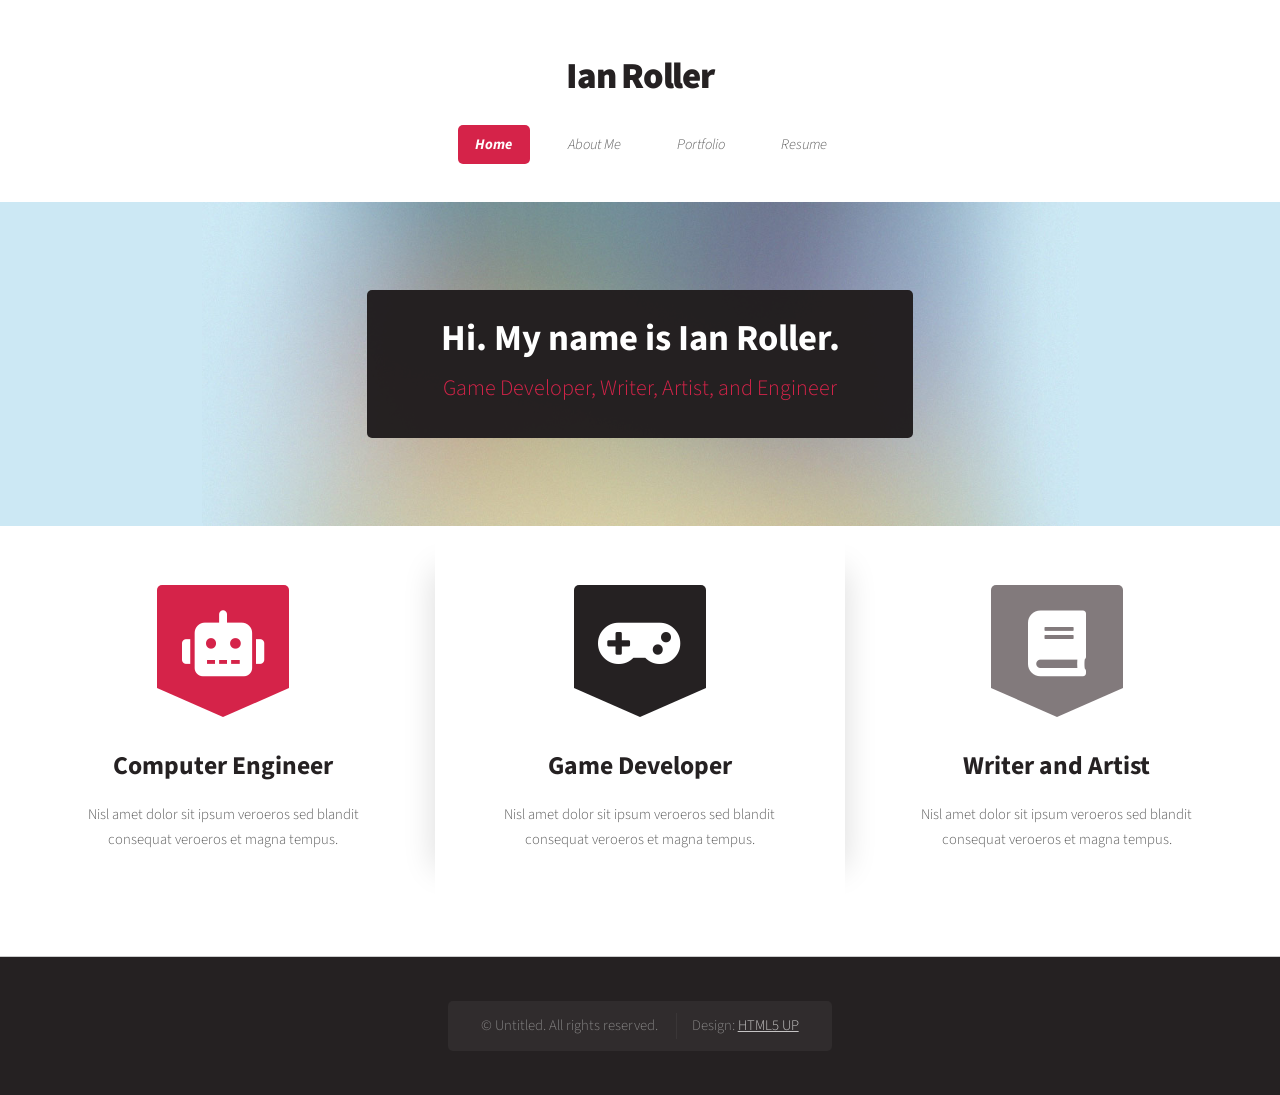
==== index.html @ 53021b07 "[UPDATE] End of Day Push" ====
<!doctype html>
<!--
	Dopetrope by HTML5 UP
	html5up.net | @ajlkn
	Free for personal and commercial use under the CCA 3.0 license (html5up.net/license)
-->
<html>
  <head>
    <title>Home</title>
    <meta charset="utf-8" />
    <meta
      name="viewport"
      content="width=device-width, initial-scale=1, user-scalable=no"
    />
    <link rel="stylesheet" href="assets/css/main.css" />
  </head>
  <body class="homepage is-preload">
    <div id="page-wrapper">
      <!-- Header -->
      <section id="header">
        <!-- Logo -->
        <h1><a href="index.html">Ian Roller</a></h1>

        <!-- Nav -->
        <nav id="nav">
          <ul>
            <li class="current"><a href="index.html">Home</a></li>
            <li><a href="about.html">About Me</a></li>
            <li><a href="portfolio.html">Portfolio</a></li>
            <li><a href="resume.html">Resume</a></li>
          </ul>
        </nav>

        <!-- Banner -->
        <section id="banner">
          <header>
            <h2>Hi. My name is Ian Roller.</h2>
            <p>Game Developer, Writer, Artist, and Engineer</p>
          </header>
        </section>

        <!-- Intro -->
        <section id="intro" class="container">
          <div class="row">
            <div class="col-4 col-12-medium">
              <section class="first">
                <i class="icon solid featured fa-robot"></i>
                <header>
                  <h2>Computer Engineer</h2>
                </header>
                <p>
                  Nisl amet dolor sit ipsum veroeros sed blandit consequat
                  veroeros et magna tempus.
                </p>
              </section>
            </div>
            <div class="col-4 col-12-medium">
              <section class="middle">
                <i class="icon solid featured alt fa-gamepad"></i>
                <header>
                  <h2>Game Developer</h2>
                </header>
                <p>
                  Nisl amet dolor sit ipsum veroeros sed blandit consequat
                  veroeros et magna tempus.
                </p>
              </section>
            </div>
            <div class="col-4 col-12-medium">
              <section class="last">
                <i class="icon solid featured alt2 fa-book"></i>
                <header>
                  <h2>Writer and Artist</h2>
                </header>
                <p>
                  Nisl amet dolor sit ipsum veroeros sed blandit consequat
                  veroeros et magna tempus.
                </p>
              </section>
            </div>
          </div>
        </section>
      </section>

      <!-- Footer -->
      <section id="footer">
        <div class="container">
          <div class="row">
            <div class="col-12">
              <!-- Copyright -->
              <div id="copyright">
                <ul class="links">
                  <li>&copy; Untitled. All rights reserved.</li>
                  <li>Design: <a href="http://html5up.net">HTML5 UP</a></li>
                </ul>
              </div>
            </div>
          </div>
        </div>
      </section>
    </div>

    <!-- Scripts -->
    <script src="assets/js/jquery.min.js"></script>
    <script src="assets/js/jquery.dropotron.min.js"></script>
    <script src="assets/js/browser.min.js"></script>
    <script src="assets/js/breakpoints.min.js"></script>
    <script src="assets/js/util.js"></script>
    <script src="assets/js/main.js"></script>
  </body>
</html>
---- assets/css/main.css ----
@import url("fontawesome-all.min.css");
@import url("https://fonts.googleapis.com/css?family=Source+Sans+Pro:300,400,700,900,300italic");

/*
	Dopetrope by HTML5 UP
	html5up.net | @ajlkn
	Free for personal and commercial use under the CCA 3.0 license (html5up.net/license)
*/

html,
body,
div,
span,
applet,
object,
iframe,
h1,
h2,
h3,
h4,
h5,
h6,
p,
blockquote,
pre,
a,
abbr,
acronym,
address,
big,
cite,
code,
del,
dfn,
em,
img,
ins,
kbd,
q,
s,
samp,
small,
strike,
strong,
sub,
sup,
tt,
var,
b,
u,
i,
center,
dl,
dt,
dd,
ol,
ul,
li,
fieldset,
form,
label,
legend,
table,
caption,
tbody,
tfoot,
thead,
tr,
th,
td,
article,
aside,
canvas,
details,
embed,
figure,
figcaption,
footer,
header,
hgroup,
menu,
nav,
output,
ruby,
section,
summary,
time,
mark,
audio,
video {
  margin: 0;
  padding: 0;
  border: 0;
  font-size: 100%;
  font: inherit;
  vertical-align: baseline;
}

article,
aside,
details,
figcaption,
figure,
footer,
header,
hgroup,
menu,
nav,
section {
  display: block;
}

body {
  line-height: 1;
}

ol,
ul {
  list-style: none;
}

blockquote,
q {
  quotes: none;
}

blockquote:before,
blockquote:after,
q:before,
q:after {
  content: "";
  content: none;
}

table {
  border-collapse: collapse;
  border-spacing: 0;
}

body {
  -webkit-text-size-adjust: none;
}

mark {
  background-color: transparent;
  color: inherit;
}

input::-moz-focus-inner {
  border: 0;
  padding: 0;
}

input,
select,
textarea {
  -moz-appearance: none;
  -webkit-appearance: none;
  -ms-appearance: none;
  appearance: none;
}

/* Basic */

html {
  box-sizing: border-box;
}

*,
*:before,
*:after {
  box-sizing: inherit;
}

body {
  background: #252122;
  background-image: url("images/bg02.png");
}

body.is-preload *,
body.is-preload *:before,
body.is-preload *:after {
  -moz-animation: none !important;
  -webkit-animation: none !important;
  -ms-animation: none !important;
  animation: none !important;
  -moz-transition: none !important;
  -webkit-transition: none !important;
  -ms-transition: none !important;
  transition: none !important;
}

body,
input,
textarea,
select {
  font-family: "Source Sans Pro";
  font-weight: 300;
  color: #5d5d5d;
  font-size: 14pt;
  line-height: 1.75em;
}

strong,
b {
  color: #252122;
  font-weight: 400;
}

i,
em {
  font-style: italic;
}

sub {
  position: relative;
  top: 0.5em;
  font-size: 0.8em;
}

sup {
  position: relative;
  top: -0.5em;
  font-size: 0.8em;
}

blockquote {
  border-left: solid 0.75em #dddddd;
  padding: 1em 0 1em 1.5em;
  font-style: italic;
}

h1,
h2,
h3,
h4,
h5,
h6 {
  color: #252122;
  font-weight: 700;
}

h1 a,
h2 a,
h3 a,
h4 a,
h5 a,
h6 a {
  color: inherit;
  text-decoration: none;
}

h2 {
  font-size: 1.5em;
}

h3 {
  font-size: 1.35em;
}

a {
  color: #d52349;
  text-decoration: underline;
}

a:hover {
  text-decoration: none;
}

br.clear {
  clear: both;
}

hr {
  border: 0;
  border-top: solid 1px #dddddd;
  height: 1px;
  margin: 2em 0 2em 0;
}

p,
ul,
ol,
dl,
table {
  margin-bottom: 2em;
}

/* Container */

.container {
  margin: 0 auto;
  max-width: 100%;
  width: 70em;
}

@media screen and (max-width: 1680px) {
  .container {
    width: 70em;
  }
}

@media screen and (max-width: 1280px) {
  .container {
    width: calc(100% - 60px);
  }
}

@media screen and (max-width: 980px) {
  .container {
    width: calc(100% - 80px);
  }
}

@media screen and (max-width: 736px) {
  .container {
    width: calc(100% - 40px);
  }
}

/* Row */

.row {
  display: flex;
  flex-wrap: wrap;
  box-sizing: border-box;
  align-items: stretch;
}

.row > * {
  box-sizing: border-box;
}

.row.gtr-uniform > * > :last-child {
  margin-bottom: 0;
}

.row.aln-left {
  justify-content: flex-start;
}

.row.aln-center {
  justify-content: center;
}

.row.aln-right {
  justify-content: flex-end;
}

.row.aln-top {
  align-items: flex-start;
}

.row.aln-middle {
  align-items: center;
}

.row.aln-bottom {
  align-items: flex-end;
}

.row > .imp {
  order: -1;
}

.row > .col-1 {
  width: 8.33333%;
}

.row > .off-1 {
  margin-left: 8.33333%;
}

.row > .col-2 {
  width: 16.66667%;
}

.row > .off-2 {
  margin-left: 16.66667%;
}

.row > .col-3 {
  width: 25%;
}

.row > .off-3 {
  margin-left: 25%;
}

.row > .col-4 {
  width: 33.33333%;
}

.row > .off-4 {
  margin-left: 33.33333%;
}

.row > .col-5 {
  width: 41.66667%;
}

.row > .off-5 {
  margin-left: 41.66667%;
}

.row > .col-6 {
  width: 50%;
}

.row > .off-6 {
  margin-left: 50%;
}

.row > .col-7 {
  width: 58.33333%;
}

.row > .off-7 {
  margin-left: 58.33333%;
}

.row > .col-8 {
  width: 66.66667%;
}

.row > .off-8 {
  margin-left: 66.66667%;
}

.row > .col-9 {
  width: 75%;
}

.row > .off-9 {
  margin-left: 75%;
}

.row > .col-10 {
  width: 83.33333%;
}

.row > .off-10 {
  margin-left: 83.33333%;
}

.row > .col-11 {
  width: 91.66667%;
}

.row > .off-11 {
  margin-left: 91.66667%;
}

.row > .col-12 {
  width: 100%;
}

.row > .off-12 {
  margin-left: 100%;
}

.row.gtr-0 {
  margin-top: 0px;
  margin-left: 0px;
}

.row.gtr-0 > * {
  padding: 0px 0 0 0px;
}

.row.gtr-0.gtr-uniform {
  margin-top: 0px;
}

.row.gtr-0.gtr-uniform > * {
  padding-top: 0px;
}

.row.gtr-25 {
  margin-top: -12.5px;
  margin-left: -12.5px;
}

.row.gtr-25 > * {
  padding: 12.5px 0 0 12.5px;
}

.row.gtr-25.gtr-uniform {
  margin-top: -12.5px;
}

.row.gtr-25.gtr-uniform > * {
  padding-top: 12.5px;
}

.row.gtr-50 {
  margin-top: -25px;
  margin-left: -25px;
}

.row.gtr-50 > * {
  padding: 25px 0 0 25px;
}

.row.gtr-50.gtr-uniform {
  margin-top: -25px;
}

.row.gtr-50.gtr-uniform > * {
  padding-top: 25px;
}

.row {
  margin-top: -50px;
  margin-left: -50px;
}

.row > * {
  padding: 50px 0 0 50px;
}

.row.gtr-uniform {
  margin-top: -50px;
}

.row.gtr-uniform > * {
  padding-top: 50px;
}

.row.gtr-150 {
  margin-top: -75px;
  margin-left: -75px;
}

.row.gtr-150 > * {
  padding: 75px 0 0 75px;
}

.row.gtr-150.gtr-uniform {
  margin-top: -75px;
}

.row.gtr-150.gtr-uniform > * {
  padding-top: 75px;
}

.row.gtr-200 {
  margin-top: -100px;
  margin-left: -100px;
}

.row.gtr-200 > * {
  padding: 100px 0 0 100px;
}

.row.gtr-200.gtr-uniform {
  margin-top: -100px;
}

.row.gtr-200.gtr-uniform > * {
  padding-top: 100px;
}

@media screen and (max-width: 1680px) {
  .row {
    display: flex;
    flex-wrap: wrap;
    box-sizing: border-box;
    align-items: stretch;
  }

  .row > * {
    box-sizing: border-box;
  }

  .row.gtr-uniform > * > :last-child {
    margin-bottom: 0;
  }

  .row.aln-left {
    justify-content: flex-start;
  }

  .row.aln-center {
    justify-content: center;
  }

  .row.aln-right {
    justify-content: flex-end;
  }

  .row.aln-top {
    align-items: flex-start;
  }

  .row.aln-middle {
    align-items: center;
  }

  .row.aln-bottom {
    align-items: flex-end;
  }

  .row > .imp-xlarge {
    order: -1;
  }

  .row > .col-1-xlarge {
    width: 8.33333%;
  }

  .row > .off-1-xlarge {
    margin-left: 8.33333%;
  }

  .row > .col-2-xlarge {
    width: 16.66667%;
  }

  .row > .off-2-xlarge {
    margin-left: 16.66667%;
  }

  .row > .col-3-xlarge {
    width: 25%;
  }

  .row > .off-3-xlarge {
    margin-left: 25%;
  }

  .row > .col-4-xlarge {
    width: 33.33333%;
  }

  .row > .off-4-xlarge {
    margin-left: 33.33333%;
  }

  .row > .col-5-xlarge {
    width: 41.66667%;
  }

  .row > .off-5-xlarge {
    margin-left: 41.66667%;
  }

  .row > .col-6-xlarge {
    width: 50%;
  }

  .row > .off-6-xlarge {
    margin-left: 50%;
  }

  .row > .col-7-xlarge {
    width: 58.33333%;
  }

  .row > .off-7-xlarge {
    margin-left: 58.33333%;
  }

  .row > .col-8-xlarge {
    width: 66.66667%;
  }

  .row > .off-8-xlarge {
    margin-left: 66.66667%;
  }

  .row > .col-9-xlarge {
    width: 75%;
  }

  .row > .off-9-xlarge {
    margin-left: 75%;
  }

  .row > .col-10-xlarge {
    width: 83.33333%;
  }

  .row > .off-10-xlarge {
    margin-left: 83.33333%;
  }

  .row > .col-11-xlarge {
    width: 91.66667%;
  }

  .row > .off-11-xlarge {
    margin-left: 91.66667%;
  }

  .row > .col-12-xlarge {
    width: 100%;
  }

  .row > .off-12-xlarge {
    margin-left: 100%;
  }

  .row.gtr-0 {
    margin-top: 0px;
    margin-left: 0px;
  }

  .row.gtr-0 > * {
    padding: 0px 0 0 0px;
  }

  .row.gtr-0.gtr-uniform {
    margin-top: 0px;
  }

  .row.gtr-0.gtr-uniform > * {
    padding-top: 0px;
  }

  .row.gtr-25 {
    margin-top: -12.5px;
    margin-left: -12.5px;
  }

  .row.gtr-25 > * {
    padding: 12.5px 0 0 12.5px;
  }

  .row.gtr-25.gtr-uniform {
    margin-top: -12.5px;
  }

  .row.gtr-25.gtr-uniform > * {
    padding-top: 12.5px;
  }

  .row.gtr-50 {
    margin-top: -25px;
    margin-left: -25px;
  }

  .row.gtr-50 > * {
    padding: 25px 0 0 25px;
  }

  .row.gtr-50.gtr-uniform {
    margin-top: -25px;
  }

  .row.gtr-50.gtr-uniform > * {
    padding-top: 25px;
  }

  .row {
    margin-top: -50px;
    margin-left: -50px;
  }

  .row > * {
    padding: 50px 0 0 50px;
  }

  .row.gtr-uniform {
    margin-top: -50px;
  }

  .row.gtr-uniform > * {
    padding-top: 50px;
  }

  .row.gtr-150 {
    margin-top: -75px;
    margin-left: -75px;
  }

  .row.gtr-150 > * {
    padding: 75px 0 0 75px;
  }

  .row.gtr-150.gtr-uniform {
    margin-top: -75px;
  }

  .row.gtr-150.gtr-uniform > * {
    padding-top: 75px;
  }

  .row.gtr-200 {
    margin-top: -100px;
    margin-left: -100px;
  }

  .row.gtr-200 > * {
    padding: 100px 0 0 100px;
  }

  .row.gtr-200.gtr-uniform {
    margin-top: -100px;
  }

  .row.gtr-200.gtr-uniform > * {
    padding-top: 100px;
  }
}

@media screen and (max-width: 1280px) {
  .row {
    display: flex;
    flex-wrap: wrap;
    box-sizing: border-box;
    align-items: stretch;
  }

  .row > * {
    box-sizing: border-box;
  }

  .row.gtr-uniform > * > :last-child {
    margin-bottom: 0;
  }

  .row.aln-left {
    justify-content: flex-start;
  }

  .row.aln-center {
    justify-content: center;
  }

  .row.aln-right {
    justify-content: flex-end;
  }

  .row.aln-top {
    align-items: flex-start;
  }

  .row.aln-middle {
    align-items: center;
  }

  .row.aln-bottom {
    align-items: flex-end;
  }

  .row > .imp-large {
    order: -1;
  }

  .row > .col-1-large {
    width: 8.33333%;
  }

  .row > .off-1-large {
    margin-left: 8.33333%;
  }

  .row > .col-2-large {
    width: 16.66667%;
  }

  .row > .off-2-large {
    margin-left: 16.66667%;
  }

  .row > .col-3-large {
    width: 25%;
  }

  .row > .off-3-large {
    margin-left: 25%;
  }

  .row > .col-4-large {
    width: 33.33333%;
  }

  .row > .off-4-large {
    margin-left: 33.33333%;
  }

  .row > .col-5-large {
    width: 41.66667%;
  }

  .row > .off-5-large {
    margin-left: 41.66667%;
  }

  .row > .col-6-large {
    width: 50%;
  }

  .row > .off-6-large {
    margin-left: 50%;
  }

  .row > .col-7-large {
    width: 58.33333%;
  }

  .row > .off-7-large {
    margin-left: 58.33333%;
  }

  .row > .col-8-large {
    width: 66.66667%;
  }

  .row > .off-8-large {
    margin-left: 66.66667%;
  }

  .row > .col-9-large {
    width: 75%;
  }

  .row > .off-9-large {
    margin-left: 75%;
  }

  .row > .col-10-large {
    width: 83.33333%;
  }

  .row > .off-10-large {
    margin-left: 83.33333%;
  }

  .row > .col-11-large {
    width: 91.66667%;
  }

  .row > .off-11-large {
    margin-left: 91.66667%;
  }

  .row > .col-12-large {
    width: 100%;
  }

  .row > .off-12-large {
    margin-left: 100%;
  }

  .row.gtr-0 {
    margin-top: 0px;
    margin-left: 0px;
  }

  .row.gtr-0 > * {
    padding: 0px 0 0 0px;
  }

  .row.gtr-0.gtr-uniform {
    margin-top: 0px;
  }

  .row.gtr-0.gtr-uniform > * {
    padding-top: 0px;
  }

  .row.gtr-25 {
    margin-top: -7.5px;
    margin-left: -7.5px;
  }

  .row.gtr-25 > * {
    padding: 7.5px 0 0 7.5px;
  }

  .row.gtr-25.gtr-uniform {
    margin-top: -7.5px;
  }

  .row.gtr-25.gtr-uniform > * {
    padding-top: 7.5px;
  }

  .row.gtr-50 {
    margin-top: -15px;
    margin-left: -15px;
  }

  .row.gtr-50 > * {
    padding: 15px 0 0 15px;
  }

  .row.gtr-50.gtr-uniform {
    margin-top: -15px;
  }

  .row.gtr-50.gtr-uniform > * {
    padding-top: 15px;
  }

  .row {
    margin-top: -30px;
    margin-left: -30px;
  }

  .row > * {
    padding: 30px 0 0 30px;
  }

  .row.gtr-uniform {
    margin-top: -30px;
  }

  .row.gtr-uniform > * {
    padding-top: 30px;
  }

  .row.gtr-150 {
    margin-top: -45px;
    margin-left: -45px;
  }

  .row.gtr-150 > * {
    padding: 45px 0 0 45px;
  }

  .row.gtr-150.gtr-uniform {
    margin-top: -45px;
  }

  .row.gtr-150.gtr-uniform > * {
    padding-top: 45px;
  }

  .row.gtr-200 {
    margin-top: -60px;
    margin-left: -60px;
  }

  .row.gtr-200 > * {
    padding: 60px 0 0 60px;
  }

  .row.gtr-200.gtr-uniform {
    margin-top: -60px;
  }

  .row.gtr-200.gtr-uniform > * {
    padding-top: 60px;
  }
}

@media screen and (max-width: 980px) {
  .row {
    display: flex;
    flex-wrap: wrap;
    box-sizing: border-box;
    align-items: stretch;
  }

  .row > * {
    box-sizing: border-box;
  }

  .row.gtr-uniform > * > :last-child {
    margin-bottom: 0;
  }

  .row.aln-left {
    justify-content: flex-start;
  }

  .row.aln-center {
    justify-content: center;
  }

  .row.aln-right {
    justify-content: flex-end;
  }

  .row.aln-top {
    align-items: flex-start;
  }

  .row.aln-middle {
    align-items: center;
  }

  .row.aln-bottom {
    align-items: flex-end;
  }

  .row > .imp-medium {
    order: -1;
  }

  .row > .col-1-medium {
    width: 8.33333%;
  }

  .row > .off-1-medium {
    margin-left: 8.33333%;
  }

  .row > .col-2-medium {
    width: 16.66667%;
  }

  .row > .off-2-medium {
    margin-left: 16.66667%;
  }

  .row > .col-3-medium {
    width: 25%;
  }

  .row > .off-3-medium {
    margin-left: 25%;
  }

  .row > .col-4-medium {
    width: 33.33333%;
  }

  .row > .off-4-medium {
    margin-left: 33.33333%;
  }

  .row > .col-5-medium {
    width: 41.66667%;
  }

  .row > .off-5-medium {
    margin-left: 41.66667%;
  }

  .row > .col-6-medium {
    width: 50%;
  }

  .row > .off-6-medium {
    margin-left: 50%;
  }

  .row > .col-7-medium {
    width: 58.33333%;
  }

  .row > .off-7-medium {
    margin-left: 58.33333%;
  }

  .row > .col-8-medium {
    width: 66.66667%;
  }

  .row > .off-8-medium {
    margin-left: 66.66667%;
  }

  .row > .col-9-medium {
    width: 75%;
  }

  .row > .off-9-medium {
    margin-left: 75%;
  }

  .row > .col-10-medium {
    width: 83.33333%;
  }

  .row > .off-10-medium {
    margin-left: 83.33333%;
  }

  .row > .col-11-medium {
    width: 91.66667%;
  }

  .row > .off-11-medium {
    margin-left: 91.66667%;
  }

  .row > .col-12-medium {
    width: 100%;
  }

  .row > .off-12-medium {
    margin-left: 100%;
  }

  .row.gtr-0 {
    margin-top: 0px;
    margin-left: 0px;
  }

  .row.gtr-0 > * {
    padding: 0px 0 0 0px;
  }

  .row.gtr-0.gtr-uniform {
    margin-top: 0px;
  }

  .row.gtr-0.gtr-uniform > * {
    padding-top: 0px;
  }

  .row.gtr-25 {
    margin-top: -10px;
    margin-left: -10px;
  }

  .row.gtr-25 > * {
    padding: 10px 0 0 10px;
  }

  .row.gtr-25.gtr-uniform {
    margin-top: -10px;
  }

  .row.gtr-25.gtr-uniform > * {
    padding-top: 10px;
  }

  .row.gtr-50 {
    margin-top: -20px;
    margin-left: -20px;
  }

  .row.gtr-50 > * {
    padding: 20px 0 0 20px;
  }

  .row.gtr-50.gtr-uniform {
    margin-top: -20px;
  }

  .row.gtr-50.gtr-uniform > * {
    padding-top: 20px;
  }

  .row {
    margin-top: -40px;
    margin-left: -40px;
  }

  .row > * {
    padding: 40px 0 0 40px;
  }

  .row.gtr-uniform {
    margin-top: -40px;
  }

  .row.gtr-uniform > * {
    padding-top: 40px;
  }

  .row.gtr-150 {
    margin-top: -60px;
    margin-left: -60px;
  }

  .row.gtr-150 > * {
    padding: 60px 0 0 60px;
  }

  .row.gtr-150.gtr-uniform {
    margin-top: -60px;
  }

  .row.gtr-150.gtr-uniform > * {
    padding-top: 60px;
  }

  .row.gtr-200 {
    margin-top: -80px;
    margin-left: -80px;
  }

  .row.gtr-200 > * {
    padding: 80px 0 0 80px;
  }

  .row.gtr-200.gtr-uniform {
    margin-top: -80px;
  }

  .row.gtr-200.gtr-uniform > * {
    padding-top: 80px;
  }
}

@media screen and (max-width: 736px) {
  .row {
    display: flex;
    flex-wrap: wrap;
    box-sizing: border-box;
    align-items: stretch;
  }

  .row > * {
    box-sizing: border-box;
  }

  .row.gtr-uniform > * > :last-child {
    margin-bottom: 0;
  }

  .row.aln-left {
    justify-content: flex-start;
  }

  .row.aln-center {
    justify-content: center;
  }

  .row.aln-right {
    justify-content: flex-end;
  }

  .row.aln-top {
    align-items: flex-start;
  }

  .row.aln-middle {
    align-items: center;
  }

  .row.aln-bottom {
    align-items: flex-end;
  }

  .row > .imp-small {
    order: -1;
  }

  .row > .col-1-small {
    width: 8.33333%;
  }

  .row > .off-1-small {
    margin-left: 8.33333%;
  }

  .row > .col-2-small {
    width: 16.66667%;
  }

  .row > .off-2-small {
    margin-left: 16.66667%;
  }

  .row > .col-3-small {
    width: 25%;
  }

  .row > .off-3-small {
    margin-left: 25%;
  }

  .row > .col-4-small {
    width: 33.33333%;
  }

  .row > .off-4-small {
    margin-left: 33.33333%;
  }

  .row > .col-5-small {
    width: 41.66667%;
  }

  .row > .off-5-small {
    margin-left: 41.66667%;
  }

  .row > .col-6-small {
    width: 50%;
  }

  .row > .off-6-small {
    margin-left: 50%;
  }

  .row > .col-7-small {
    width: 58.33333%;
  }

  .row > .off-7-small {
    margin-left: 58.33333%;
  }

  .row > .col-8-small {
    width: 66.66667%;
  }

  .row > .off-8-small {
    margin-left: 66.66667%;
  }

  .row > .col-9-small {
    width: 75%;
  }

  .row > .off-9-small {
    margin-left: 75%;
  }

  .row > .col-10-small {
    width: 83.33333%;
  }

  .row > .off-10-small {
    margin-left: 83.33333%;
  }

  .row > .col-11-small {
    width: 91.66667%;
  }

  .row > .off-11-small {
    margin-left: 91.66667%;
  }

  .row > .col-12-small {
    width: 100%;
  }

  .row > .off-12-small {
    margin-left: 100%;
  }

  .row.gtr-0 {
    margin-top: 0px;
    margin-left: 0px;
  }

  .row.gtr-0 > * {
    padding: 0px 0 0 0px;
  }

  .row.gtr-0.gtr-uniform {
    margin-top: 0px;
  }

  .row.gtr-0.gtr-uniform > * {
    padding-top: 0px;
  }

  .row.gtr-25 {
    margin-top: -5px;
    margin-left: -5px;
  }

  .row.gtr-25 > * {
    padding: 5px 0 0 5px;
  }

  .row.gtr-25.gtr-uniform {
    margin-top: -5px;
  }

  .row.gtr-25.gtr-uniform > * {
    padding-top: 5px;
  }

  .row.gtr-50 {
    margin-top: -10px;
    margin-left: -10px;
  }

  .row.gtr-50 > * {
    padding: 10px 0 0 10px;
  }

  .row.gtr-50.gtr-uniform {
    margin-top: -10px;
  }

  .row.gtr-50.gtr-uniform > * {
    padding-top: 10px;
  }

  .row {
    margin-top: -20px;
    margin-left: -20px;
  }

  .row > * {
    padding: 20px 0 0 20px;
  }

  .row.gtr-uniform {
    margin-top: -20px;
  }

  .row.gtr-uniform > * {
    padding-top: 20px;
  }

  .row.gtr-150 {
    margin-top: -30px;
    margin-left: -30px;
  }

  .row.gtr-150 > * {
    padding: 30px 0 0 30px;
  }

  .row.gtr-150.gtr-uniform {
    margin-top: -30px;
  }

  .row.gtr-150.gtr-uniform > * {
    padding-top: 30px;
  }

  .row.gtr-200 {
    margin-top: -40px;
    margin-left: -40px;
  }

  .row.gtr-200 > * {
    padding: 40px 0 0 40px;
  }

  .row.gtr-200.gtr-uniform {
    margin-top: -40px;
  }

  .row.gtr-200.gtr-uniform > * {
    padding-top: 40px;
  }
}

/* Form */

form label {
  display: block;
  color: #252122;
  font-weight: 400;
  margin: 0 0 0.5em 0;
}

form input[type="text"],
form input[type="email"],
form input[type="password"],
form select,
form textarea {
  -webkit-appearance: none;
  display: block;
  border: 0;
  padding: 0.75em 1em;
  font-size: 1em;
  border-radius: 5px;
  border: solid 1px #dddddd;
  background: #fff;
  width: 100%;
}

form input[type="text"]:focus,
form input[type="email"]:focus,
form input[type="password"]:focus,
form select:focus,
form textarea:focus {
  box-shadow: inset 0px 0px 1px 1px #43bff0;
}

form textarea {
  height: 15em;
}

form ::-webkit-input-placeholder {
  color: #555 !important;
}

form :-moz-placeholder {
  color: #555 !important;
}

form ::-moz-placeholder {
  color: #555 !important;
}

form :-ms-input-placeholder {
  color: #555 !important;
}

form ::-moz-focus-inner {
  border: 0;
}

/* Tables */

table {
  width: 100%;
}

table tr {
  border-top: solid 1px #dddddd;
}

table tr:first-child {
  border-top: 0;
}

table td {
  padding: 0.5em 1em 0.5em 1em;
}

table th {
  text-align: left;
  padding: 0.5em 1em 0.5em 1em;
  font-weight: 700;
  margin: 0 0 1em 0;
}

table thead {
  border-bottom: solid 2px #dddddd;
}

/* Section/Article */

section,
article {
  margin-bottom: 2.5em;
}

section > :last-child,
section:last-child,
article > :last-child,
article:last-child {
  margin-bottom: 0;
}

header {
  margin: 0 0 1.5em 0;
}

header > p {
  display: block;
  font-style: italic;
  margin: 0.5em 0 0 0;
  padding-bottom: 0.5em;
}

header.major {
  position: relative;
  text-align: center;
  border-top: solid 1px #ccc;
  top: 1em;
  margin: 0 0 3em 0;
}

header.major h2 {
  background: #fff;
  position: relative;
  top: -0.65em;
  display: inline;
  margin: 0;
  padding: 0 1em 0 1em;
}

footer {
  margin: 2.25em 0 0 0;
}

/* Box */

.box {
  background: #ffffff;
  border-bottom: solid 1px #ccc;
  padding: 2.75em 1.75em 2.75em 1.75em;
}

.box .image.featured {
  position: relative;
  width: auto;
  left: 1.75em;
  top: 1.75em;
  margin: -4.5em 0 4.25em -3.5em;
}

.box.post header {
  padding-top: 1em;
  margin: 0 0 2em 0;
}

.box.post h2 {
  font-size: 2.5em;
  letter-spacing: -0.015em;
}

.box.post header > p {
  margin-top: 1.25em;
  font-size: 1.25em;
}

.box footer ul.actions {
  margin-bottom: 0;
}

/* Button */

input[type="button"],
input[type="submit"],
input[type="reset"],
button,
.button {
  -webkit-appearance: none;
  display: inline-block;
  text-decoration: none;
  cursor: pointer;
  border: 0;
  border-radius: 5px;
  background: #d52349;
  color: #fff !important;
  font-weight: 700;
  outline: 0;
  font-size: 1.1em;
  padding: 0.65em 1.5em 0.65em 1.5em;
  text-align: center;
  -moz-transition: background-color 0.25s ease-in-out;
  -webkit-transition: background-color 0.25s ease-in-out;
  -ms-transition: background-color 0.25s ease-in-out;
  transition: background-color 0.25s ease-in-out;
}

input[type="button"]:hover,
input[type="submit"]:hover,
input[type="reset"]:hover,
button:hover,
.button:hover {
  background: #e53359;
}

input[type="button"]:active,
input[type="submit"]:active,
input[type="reset"]:active,
button:active,
.button:active {
  background: #c51349;
}

input[type="button"].alt,
input[type="submit"].alt,
input[type="reset"].alt,
button.alt,
.button.alt {
  background: #252122;
}

input[type="button"].alt:hover,
input[type="submit"].alt:hover,
input[type="reset"].alt:hover,
button.alt:hover,
.button.alt:hover {
  background: #353132;
}

input[type="button"].alt:active,
input[type="submit"].alt:active,
input[type="reset"].alt:active,
button.alt:active,
.button.alt:active {
  background: #151112;
}

input[type="button"].icon:before,
input[type="submit"].icon:before,
input[type="reset"].icon:before,
button.icon:before,
.button.icon:before {
  opacity: 0.35;
  position: relative;
  top: 0.05em;
  margin-right: 0.75em;
}

input[type="button"].large,
input[type="submit"].large,
input[type="reset"].large,
button.large,
.button.large {
  font-size: 1.5em;
  padding: 0.75em 1.5em 0.75em 1.5em;
}

/* Image */

.image {
  display: inline-block;
  outline: 0;
}

.image img {
  display: block;
  width: 100%;
}

.image.centered {
  display: block;
  margin: 0 0 2em 0;
}

.image.centered img {
  margin: 0 auto;
  width: auto;
}

.image.featured {
  display: block;
  width: 100%;
  margin: 0 0 2em 0;
}

.image.left {
  float: left;
  margin: 0 2em 2em 0;
}

/* List */

ul {
  list-style: disc;
  padding-left: 1em;
}

ul li {
  padding-left: 0.5em;
}

ol {
  list-style: decimal;
  padding-left: 1.25em;
}

ol li {
  padding-left: 0.25em;
}

/* Actions */

ul.actions {
  list-style: none;
  padding-left: 0;
}

ul.actions li {
  display: inline-block;
  margin-left: 1em;
  padding-left: 0;
}

ul.actions li:first-child {
  margin-left: 0;
}

/* Links */

ul.links {
  list-style: none;
  padding-left: 0;
}

ul.links li {
  display: inline-block;
  border-left: solid 1px rgba(255, 255, 255, 0.05);
  padding: 0 0 0 1em;
  margin: 0 0 0 1em;
}

ul.links li:first-child {
  border-left: 0;
  padding-left: 0;
  margin-left: 0;
}

/* Contact */

ul.contact {
  list-style: none;
  padding-left: 0;
}

ul.contact li {
  position: relative;
  border-top: solid 1px #ddd;
  padding: 1.3em 0 1.3em 7em;
}

ul.contact li h3 {
  position: absolute;
  left: 0;
  top: 1.3em;
  font-size: 1.1em;
}

ul.contact li p {
  margin: 0;
}

ul.contact li:first-child {
  padding-top: 0;
  border-top: 0;
}

ul.contact li:first-child h3 {
  top: 0;
}

/* Dates */

ul.dates {
  list-style: none;
  padding-left: 0;
}

ul.dates li {
  position: relative;
  border-top: solid 1px #ddd;
  padding: 1.3em 0 1.3em 6.75em;
}

ul.dates .date {
  display: block;
  position: absolute;
  left: 0;
  top: 1.3em;
  background-color: #d52349;
  height: 3.5em;
  text-align: center;
  color: #fff;
  line-height: 1em;
  border-top-left-radius: 5px;
  border-bottom-left-radius: 5px;
  padding: 0.5em 0.75em 0 1em;
}

ul.dates .date:after {
  content: "";
  position: absolute;
  bottom: 0;
  right: -1.2em;
  border-left: solid 1.25em #d52349;
  border-top: solid 1.8em transparent;
  border-bottom: solid 1.8em transparent;
}

ul.dates .date strong {
  display: block;
  font-size: 1.75em;
  padding-top: 0.15em;
}

ul.dates h3 {
  font-size: 1.1em;
}

ul.dates p {
  margin: 0;
}

ul.dates li:first-child {
  border-top: 0;
  padding-top: 0;
}

ul.dates li:first-child .date {
  top: 0;
}

/* Divided */

ul.divided {
  list-style: none;
  padding-left: 0;
}

ul.divided li {
  border-top: solid 1px #ddd;
  padding: 1em 0 1em 0;
}

ul.divided li:first-child {
  border-top: 0;
  padding-top: 0;
}

/* Social */

ul.social {
  list-style: none;
  padding-left: 0;
  overflow: hidden;
  cursor: default;
  margin: 0 0 3.25em 0;
}

ul.social li {
  display: inline-block;
  padding-left: 0;
  margin-left: 0.75em;
}

ul.social li:first-child {
  margin-left: 0;
}

ul.social li a {
  display: inline-block;
  width: 3em;
  height: 3em;
  text-align: center;
  border-radius: 5px;
  background: #888;
  -moz-transition: background-color 0.25s ease-in-out;
  -webkit-transition: background-color 0.25s ease-in-out;
  -ms-transition: background-color 0.25s ease-in-out;
  transition: background-color 0.25s ease-in-out;
}

ul.social li a:before {
  color: #fff;
  font-size: 2em;
  line-height: 1.5em;
}

ul.social li a.fa-facebook {
  background: #3c5a98;
}

ul.social li a.fa-facebook:hover {
  background: #4c6aa8;
}

ul.social li a.fa-twitter {
  background: #2daae4;
}

ul.social li a.fa-twitter:hover {
  background: #3dbaf4;
}

ul.social li a.fa-dribbble {
  background: #c4376b;
}

ul.social li a.fa-dribbble:hover {
  background: #d4477b;
}

ul.social li a.fa-linkedin {
  background: #006599;
}

ul.social li a.fa-linkedin:hover {
  background: #1075a9;
}

ul.social li a.fa-tumblr {
  background: #2b4661;
}

ul.social li a.fa-tumblr:hover {
  background: #3b5671;
}

ul.social li a.fa-google-plus {
  background: #da2713;
}

ul.social li a.fa-google-plus:hover {
  background: #ea3723;
}

/* Icons */

.icon {
  text-decoration: none;
  position: relative;
  text-decoration: none;
}

.icon:before {
  -moz-osx-font-smoothing: grayscale;
  -webkit-font-smoothing: antialiased;
  display: inline-block;
  font-style: normal;
  font-variant: normal;
  text-rendering: auto;
  line-height: 1;
  text-transform: none !important;
  font-family: "Font Awesome 5 Free";
  font-weight: 400;
}

.icon.solid:before {
  font-weight: 900;
}

.icon.brands:before {
  font-family: "Font Awesome 5 Brands";
}

.icon:before {
  line-height: inherit;
}

.icon > .label {
  display: none;
}

.icon.featured {
  position: relative;
  display: inline-block;
  background-color: #d52349;
  width: 9em;
  padding: 1.75em 0 0.75em 0;
  border-top-left-radius: 5px;
  border-top-right-radius: 5px;
  margin: 0 0 4.5em 0;
  cursor: default;
}

.icon.featured:before {
  font-size: 4.5em;
  line-height: 1em;
  color: #fff;
}

.icon.featured:after {
  content: "";
  position: absolute;
  bottom: -1.95em;
  left: 0;
  border-top: solid 2em #d52349;
  border-left: solid 4.5em transparent;
  border-right: solid 4.5em transparent;
}

.icon.featured.alt {
  background-color: #252122;
}

.icon.featured.alt:after {
  border-top-color: #252122;
}

.icon.featured.alt2 {
  background-color: #827a7c;
}

.icon.featured.alt2:after {
  border-top-color: #827a7c;
}

/* Page Wrapper */

#page-wrapper > section {
  margin-bottom: 0;
}

/* Header */

#header {
  position: relative;
  background: #ffffff;
  border-bottom: solid 1px #ccc;
  padding: 5em 0 4em 0;
  text-align: center;
}

#header h1 {
  color: #252122;
  font-weight: 900;
  font-size: 2.5em;
  letter-spacing: -0.035em;
  line-height: 1;
}

/* Nav */

#nav {
  margin: 2.5em 0 0 0;
}

#nav > ul {
  margin: 0;
}

#nav > ul > li {
  display: inline-block;
  font-style: italic;
  margin: 0 0.35em 0 0.35em;
}

#nav > ul > li > ul {
  display: none;
}

#nav > ul > li > a {
  border-radius: 5px;
  color: #5d5d5d;
  text-decoration: none;
  padding: 0.6em 1.2em 0.6em 1.2em;
  -moz-transition: background-color 0.25s ease-in-out;
  -webkit-transition: background-color 0.25s ease-in-out;
  -ms-transition: background-color 0.25s ease-in-out;
  transition: background-color 0.25s ease-in-out;
  outline: 0;
}

#nav > ul > li:hover > a,
#nav > ul > li.active > a {
  background: #f3f3f3;
}

#nav > ul > li.current > a {
  background: #d52349;
  color: #fff !important;
  font-weight: 700;
}

.dropotron {
  border-radius: 5px;
  background-color: #252122;
  background-color: rgba(34, 30, 31, 0.98);
  padding: 1.25em 1.5em 1.25em 1.5em;
  font-style: italic;
  min-width: 13em;
  box-shadow: 0px 8px 15px 0px rgba(0, 0, 0, 0.5);
  text-align: left;
  margin-top: -1.25em;
  margin-left: -1px;
  list-style: none;
}

.dropotron a,
.dropotron span {
  color: #aaa;
  text-decoration: none;
  -moz-transition: color 0.25s ease-in-out;
  -webkit-transition: color 0.25s ease-in-out;
  -ms-transition: color 0.25s ease-in-out;
  transition: color 0.25s ease-in-out;
}

.dropotron li {
  padding: 0.25em 0 0.25em 0;
}

.dropotron li:hover > a,
.dropotron li:hover > span {
  color: #fff;
}

.dropotron.level-0 {
  margin-top: 2em;
}

.dropotron.level-0:before {
  content: "";
  display: block;
  position: absolute;
  left: 50%;
  margin-left: -10px;
  top: -9px;
  border-left: solid 10px transparent;
  border-right: solid 10px transparent;
  border-bottom: solid 10px #252122;
  border-bottom-color: rgba(34, 30, 31, 0.98);
}

/* Banner */

#banner {
  background: #cce8f4 url("../../images/pic01.jpg");
  background-position: center center;
  background-size: auto 100%;
  background-repeat: no-repeat;
  text-align: center;
  position: relative;
  padding: 8em 0;
  margin: 4em 0 0 0;
}

#banner header {
  background-color: rgba(34, 30, 31, 0.98);
  display: inline-block;
  padding: 2.5em 5em;
  border-radius: 5px;
}

#banner header h2 {
  color: #fff;
  font-weight: 700;
  font-size: 2.5em;
  margin: 0 0 0.65em 0;
}

#banner header p {
  color: #d52349;
  padding: 0;
  font-style: normal;
  margin: 0;
  font-size: 1.5em;
}

/* Intro */

#intro {
  text-align: center;
  overflow: hidden;
}

#intro section {
  margin: 3em 0;
  padding: 2.5em 0;
}

#intro h2 {
  font-size: 1.75em;
}

#intro p {
  margin: 0;
}

#intro .middle {
  position: relative;
  z-index: 1;
}

#intro .middle:before {
  content: "";
  width: 32px;
  height: 100%;
  position: absolute;
  left: -24px;
  top: 0;
  display: block;
  z-index: -1;
  box-shadow:
    32px 0 0 0 #fff,
    0 -32px 0 0 #fff,
    0 32px 0 0 #fff,
    32px 32px 0 0 #fff,
    32px -32px 0 0 #fff,
    0 0 32px 0 rgba(0, 0, 0, 0.15);
}

#intro .middle:after {
  content: "";
  width: 32px;
  height: 100%;
  position: absolute;
  right: -24px;
  top: 0;
  display: block;
  z-index: -1;
  box-shadow:
    -32px 0 0 0 #fff,
    0 -32px 0 0 #fff,
    0 32px 0 0 #fff,
    -32px 32px 0 0 #fff,
    -32px -32px 0 0 #fff,
    0 0 32px 0 rgba(0, 0, 0, 0.15);
}

#intro .button {
  min-width: 12em;
}

#intro footer {
  margin: 0;
}

/* Main */

#main {
  position: relative;
  background: #f7f7f7 url("images/bg02.png");
  padding: 4em 0 4em 0;
}

#main:before {
  content: "";
  position: absolute;
  top: 0;
  left: 0;
  width: 100%;
  background: url("images/bg01.png");
  background-size: 100% 100%;
  z-index: 0;
  opacity: 0.1;
}

#main .major h2 {
  background: #f7f7f7 url("images/bg02.png");
}

/* Footer */

#footer {
  position: relative;
  color: #858484;
  padding: 4em 0;
}

#footer:before {
  content: "";
  position: absolute;
  top: 0;
  left: 0;
  width: 100%;
  background: url("images/bg01.png");
  background-size: 100% 100%;
  z-index: 0;
  opacity: 0.5;
}

#footer a {
  color: #c5c4c4;
}

#footer h2,
#footer h3,
#footer h4,
#footer h5,
#footer h6,
#footer strong,
#footer b {
  color: #fff;
}

#footer h2 a,
#footer h3 a,
#footer h4 a,
#footer h5 a,
#footer h6 a,
#footer strong a,
#footer b a {
  color: inherit;
}

#footer ul.contact li,
#footer ul.dates li,
#footer ul.divided li {
  border-top-color: #353434;
  border-top-color: rgba(255, 255, 255, 0.05);
}

#footer header {
  margin: 0 0 3em 0;
}

#footer header h2 {
  font-size: 1.75em;
}

/* Copyright */

#copyright {
  text-align: center;
  margin: 3em 0 2em 0;
}

#copyright ul.links {
  display: inline-block;
  background: #2c2929;
  background: rgba(255, 255, 255, 0.05);
  border-radius: 5px;
  margin: 0;
  padding: 0.85em 2.25em 0.85em 2.25em;
}

/* XLarge */

@media screen and (max-width: 1680px) {
  /* Basic */

  body,
  input,
  textarea,
  select {
    font-size: 12pt;
  }
}

/* Large */

@media screen and (max-width: 1280px) {
  /* Basic */

  body,
  input,
  textarea,
  select {
    font-size: 11pt;
  }

  /* Section/Article */

  header.major {
    margin: 0.75em 0 2.5em 0;
  }

  header.major h2 {
    padding: 0 1em 0 1em;
  }

  /* Social */

  ul.social li {
    margin: 0 0 0.25em 0.75em;
  }

  /* Header */

  #header {
    padding: 4em 0 3em 0;
  }

  /* Banner */

  #banner {
    padding: 6em 0;
    margin: 3em 0 0 0;
  }

  /* Intro */

  #intro {
    padding: 0;
  }

  #intro section {
    padding: 1em 2em;
  }

  #intro .middle:before {
    left: -12px;
  }

  #intro .middle:after {
    right: -12px;
  }

  /* Main */

  #main {
    padding: 30px 0;
  }

  /* Footer */

  #footer {
    padding: 3em 0;
  }

  #footer:before {
    height: 2.5em;
  }

  #footer header {
    margin: 0 0 1.5em 0;
  }

  #footer header h2 {
    font-size: 1.25em;
  }

  /* Copyright */

  #copyright {
    margin: 0;
  }
}

/* Medium */

#navPanel,
#titleBar {
  display: none;
}

@media screen and (max-width: 980px) {
  /* Basic */

  html,
  body {
    overflow-x: hidden;
  }

  /* Box */

  .box footer ul.actions li {
    margin: 1em 0 0 0;
    display: block;
  }

  .box footer ul.actions li .button {
    width: 100%;
  }

  .box footer ul.actions li:first-child {
    margin-top: 0;
  }

  /* Header */

  #header {
    padding: 3.5em 0 3em 0;
  }

  /* Nav */

  #nav {
    display: none;
  }

  /* Intro */

  #intro {
    padding: 3em 0 0 0;
  }

  #intro section {
    position: relative;
    border-top: solid 1px #dfdfdf;
    margin: 0;
    padding: 40px 0 0 0;
  }

  #intro section.first {
    border-top: 0;
    padding-top: 0;
  }

  #intro section p {
    margin: 0;
  }

  #intro .middle:before,
  #intro .middle:after {
    display: none;
  }

  #intro footer {
    padding: 3em 0 0 0;
  }

  #intro footer ul.actions {
    margin-bottom: 0;
  }

  /* Main */

  #main {
    padding: 40px 0;
  }

  /* Copyright */

  #copyright ul.links {
    display: block;
  }

  /* Nav */

  #page-wrapper {
    -moz-backface-visibility: hidden;
    -webkit-backface-visibility: hidden;
    -ms-backface-visibility: hidden;
    backface-visibility: hidden;
    -moz-transition: -moz-transform 0.5s ease;
    -webkit-transition: -webkit-transform 0.5s ease;
    -ms-transition: -ms-transform 0.5s ease;
    transition: transform 0.5s ease;
    padding-bottom: 1px;
  }

  #titleBar {
    -moz-backface-visibility: hidden;
    -webkit-backface-visibility: hidden;
    -ms-backface-visibility: hidden;
    backface-visibility: hidden;
    -moz-transition: -moz-transform 0.5s ease;
    -webkit-transition: -webkit-transform 0.5s ease;
    -ms-transition: -ms-transform 0.5s ease;
    transition: transform 0.5s ease;
    display: block;
    height: 44px;
    left: 0;
    position: fixed;
    top: 0;
    width: 100%;
    z-index: 10001;
    background: none;
  }

  #titleBar .toggle {
    text-decoration: none;
    width: 80px;
    height: 60px;
  }

  #titleBar .toggle:before {
    -moz-osx-font-smoothing: grayscale;
    -webkit-font-smoothing: antialiased;
    display: inline-block;
    font-style: normal;
    font-variant: normal;
    text-rendering: auto;
    line-height: 1;
    text-transform: none !important;
    font-family: "Font Awesome 5 Free";
    font-weight: 900;
  }

  #titleBar .toggle:before {
    content: "\f0c9";
    display: block;
    position: absolute;
    left: 10px;
    top: 10px;
    width: 50px;
    height: 40px;
    line-height: 40px;
    font-size: 18px;
    color: #fff;
    text-align: center;
    background: rgba(150, 150, 150, 0.75);
    border-radius: 5px;
  }

  #titleBar .toggle:active:before {
    background-color: #969696;
  }

  #navPanel {
    -moz-backface-visibility: hidden;
    -webkit-backface-visibility: hidden;
    -ms-backface-visibility: hidden;
    backface-visibility: hidden;
    -moz-transform: translateX(-275px);
    -webkit-transform: translateX(-275px);
    -ms-transform: translateX(-275px);
    transform: translateX(-275px);
    -moz-transition: -moz-transform 0.5s ease;
    -webkit-transition: -webkit-transform 0.5s ease;
    -ms-transition: -ms-transform 0.5s ease;
    transition: transform 0.5s ease;
    display: block;
    height: 100%;
    left: 0;
    overflow-y: auto;
    position: fixed;
    top: 0;
    width: 275px;
    z-index: 10002;
    color: #858484;
    background-image: url("images/bg02.png");
    box-shadow: inset -3px 0px 5px 0px rgba(0, 0, 0, 0.35);
  }

  #navPanel .link {
    display: block;
    color: #888;
    text-decoration: none;
    height: 44px;
    line-height: 44px;
    border-top: solid 1px rgba(255, 255, 255, 0.05);
    padding: 0 1em 0 1em;
    font-style: italic;
  }

  #navPanel .link:first-child {
    border-top: 0;
  }

  #navPanel .indent-1 {
    display: inline-block;
    width: 1em;
  }

  #navPanel .indent-2 {
    display: inline-block;
    width: 2em;
  }

  #navPanel .indent-3 {
    display: inline-block;
    width: 3em;
  }

  #navPanel .indent-4 {
    display: inline-block;
    width: 4em;
  }

  #navPanel .indent-5 {
    display: inline-block;
    width: 5em;
  }

  #navPanel .depth-0 {
    color: #fff;
  }

  body.navPanel-visible #page-wrapper {
    -moz-transform: translateX(275px);
    -webkit-transform: translateX(275px);
    -ms-transform: translateX(275px);
    transform: translateX(275px);
  }

  body.navPanel-visible #titleBar {
    -moz-transform: translateX(275px);
    -webkit-transform: translateX(275px);
    -ms-transform: translateX(275px);
    transform: translateX(275px);
  }

  body.navPanel-visible #navPanel {
    -moz-transform: translateX(0);
    -webkit-transform: translateX(0);
    -ms-transform: translateX(0);
    transform: translateX(0);
  }
}

/* Small */

@media screen and (max-width: 736px) {
  /* Basic */

  body,
  input,
  textarea,
  select {
    font-size: 11pt;
  }

  h2,
  h3,
  h4,
  h5,
  h6 {
    font-size: 1.25em;
  }

  /* Button */

  input[type="button"].large,
  input[type="submit"].large,
  input[type="reset"].large,
  button.large,
  .button.large {
    font-size: 1.1em;
    padding: 0.65em 1.5em 0.65em 1.5em;
  }

  /* Actions */

  ul.actions li {
    margin: 1em 0 0 0;
    display: block;
  }

  ul.actions li .button {
    width: 100%;
  }

  ul.actions li:first-child {
    margin-top: 0;
  }

  /* Section/Article */

  section,
  article {
    margin-bottom: 20px;
  }

  header {
    margin: 0 0 1em 0;
  }

  footer {
    margin: 2em 0 0 0;
  }

  /* Box */

  .box {
    padding: 25px 15px 20px 15px;
  }

  .box .image.featured {
    left: 15px;
    top: 15px;
    margin: -40px 0 40px -30px;
  }

  .box.post header {
    padding-top: 0;
    margin: 0 0 1em 0;
  }

  .box.post h2 {
    font-size: 1.5em;
    line-height: 1.5em;
  }

  .box.post header > p {
    margin-top: 0;
    font-size: 1em;
  }

  /* Divided */

  ul.divided li {
    padding: 0.5em 0 0.5em 0;
  }

  /* Contact */

  ul.contact li {
    padding: 0.8em 0 0.8em 7em;
  }

  ul.contact li h3 {
    top: 0.8em;
  }

  /* Dates */

  ul.dates li {
    padding-left: 6em;
  }

  ul.dates h3 {
    margin: 0 0 0.5em 0;
  }

  /* Links */

  ul.links li {
    display: block;
    padding: 0.25em 0 0 0;
    margin: 0.25em 0 0 0;
    border-left: 0;
  }

  ul.links li:first-child {
    padding-top: 0;
    margin-top: 0;
  }

  /* Social */

  ul.social li {
    margin: 0 0.5em 0.75em 0;
  }

  /* Icons */

  .icon.featured {
    width: 8em;
    margin: 0 0 3em 0;
  }

  .icon.featured:after {
    border-left: solid 4em transparent;
    border-right: solid 4em transparent;
  }

  /* Header */

  #header {
    text-align: center;
    padding: 2em 0;
  }

  #header h1 {
    color: #252122;
    font-weight: 900;
    font-size: 1.75em;
    letter-spacing: -0.035em;
  }

  /* Intro */

  #intro {
    padding: 2em 0 0 0;
  }

  #intro section {
    padding: 40px 0 0 0;
    margin: 20px 0 0 0;
  }

  #intro h2 {
    font-size: 1.25em;
  }

  /* Banner */

  #banner {
    padding: 6em 0;
    margin: 2em 0 0 0;
  }

  #banner header {
    padding: 1.5em 1em 1.5em 1em;
    display: block;
    border-radius: 0;
  }

  #banner header h2 {
    font-size: 1.5em;
    line-height: 1.5em;
    margin: 0 0 0.25em 0;
  }

  #banner header p {
    font-size: 1.2em;
  }

  /* Main */

  #main {
    padding: 20px 0;
  }

  /* Footer */

  #footer {
    padding: 40px 0 20px 0;
  }
}
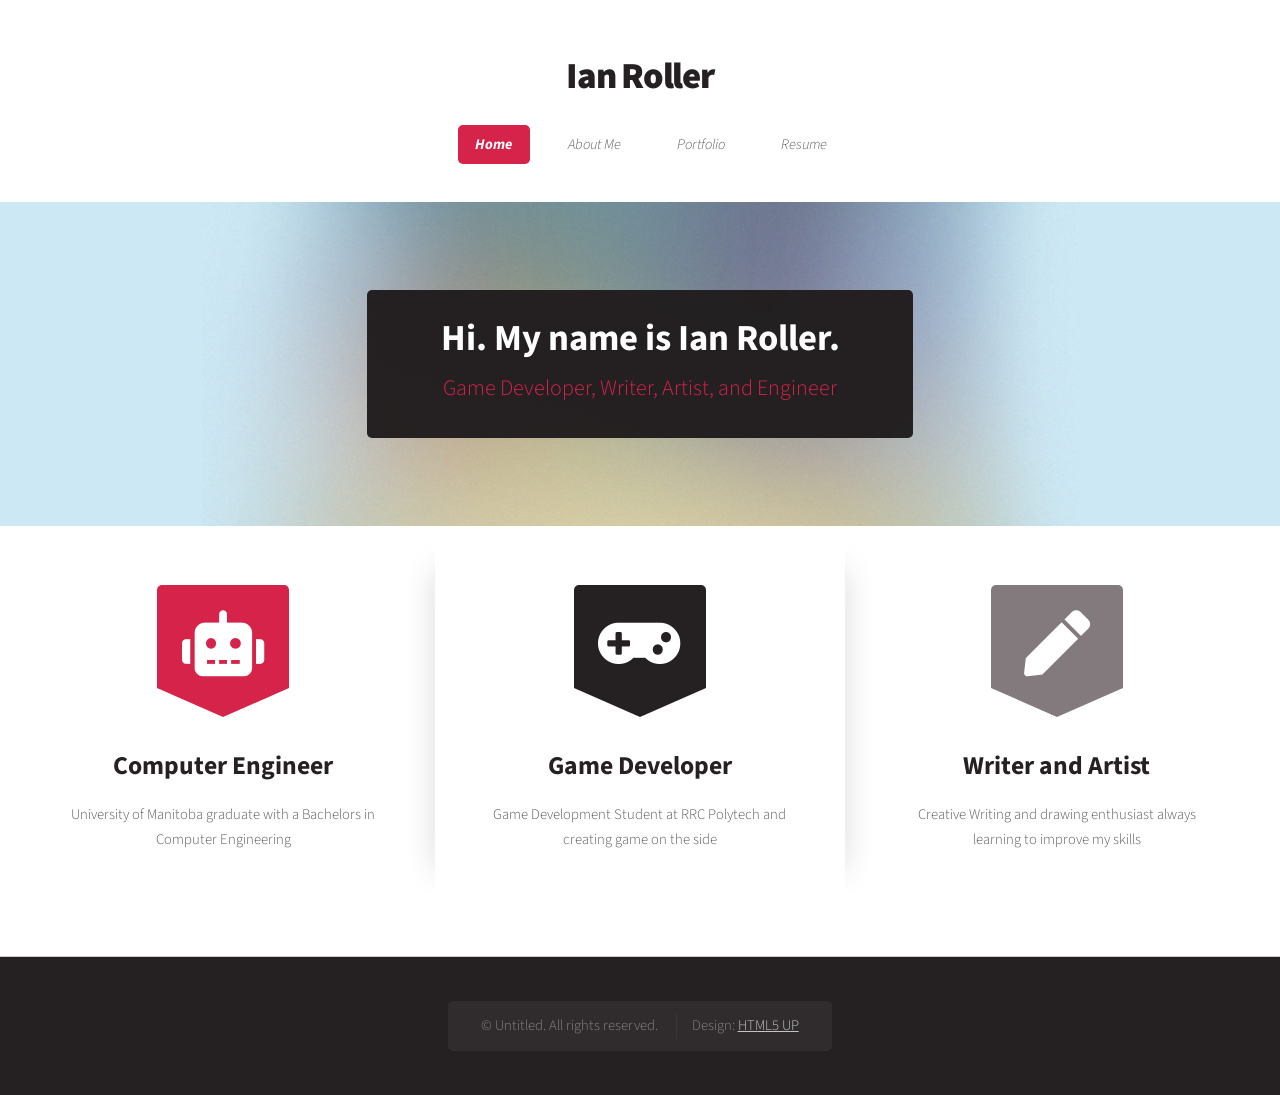
==== commit c5b7f7f4: "[UPDATE] Lots of stuff Pushing to test links" ====
--- a/index.html
+++ b/index.html
@@ -49,8 +49,8 @@
                   <h2>Computer Engineer</h2>
                 </header>
                 <p>
-                  Nisl amet dolor sit ipsum veroeros sed blandit consequat
-                  veroeros et magna tempus.
+                  University of Manitoba graduate with a Bachelors in Computer
+                  Engineering
                 </p>
               </section>
             </div>
@@ -61,20 +61,20 @@
                   <h2>Game Developer</h2>
                 </header>
                 <p>
-                  Nisl amet dolor sit ipsum veroeros sed blandit consequat
-                  veroeros et magna tempus.
+                  Game Development Student at RRC Polytech and creating game on
+                  the side
                 </p>
               </section>
             </div>
             <div class="col-4 col-12-medium">
               <section class="last">
-                <i class="icon solid featured alt2 fa-book"></i>
+                <i class="icon solid featured alt2 fa-pen"></i>
                 <header>
                   <h2>Writer and Artist</h2>
                 </header>
                 <p>
-                  Nisl amet dolor sit ipsum veroeros sed blandit consequat
-                  veroeros et magna tempus.
+                  Creative Writing and drawing enthusiast always learning to
+                  improve my skills
                 </p>
               </section>
             </div>
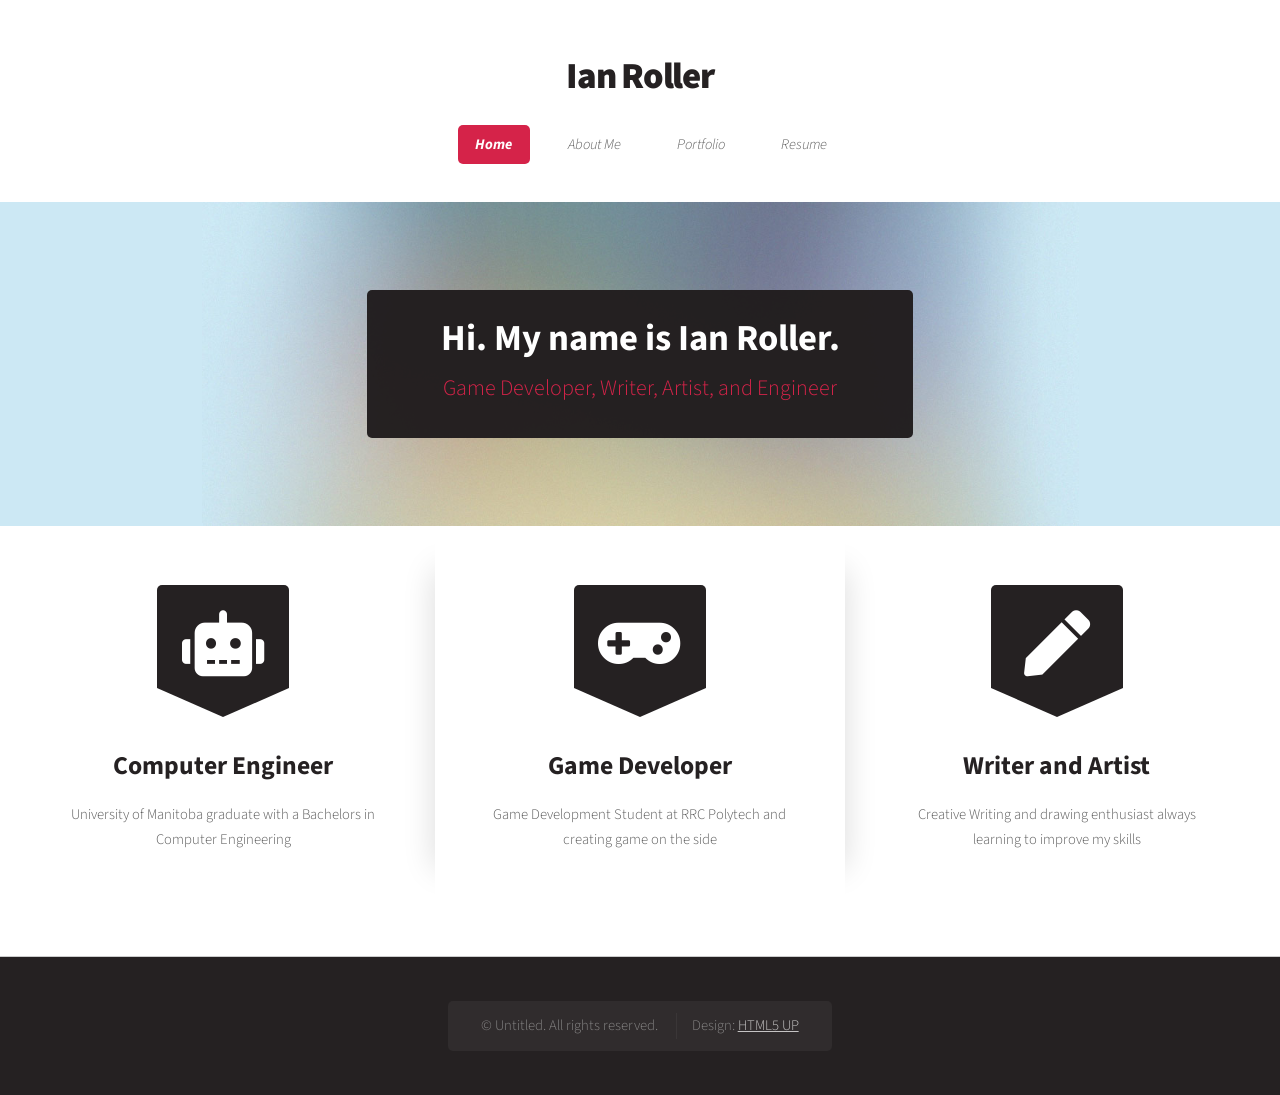
==== commit 7014176e: "[UPDATE] Added Content" ====
--- a/index.html
+++ b/index.html
@@ -44,7 +44,7 @@
           <div class="row">
             <div class="col-4 col-12-medium">
               <section class="first">
-                <i class="icon solid featured fa-robot"></i>
+                <i class="icon solid featured alt fa-robot"></i>
                 <header>
                   <h2>Computer Engineer</h2>
                 </header>
@@ -68,7 +68,7 @@
             </div>
             <div class="col-4 col-12-medium">
               <section class="last">
-                <i class="icon solid featured alt2 fa-pen"></i>
+                <i class="icon solid featured alt fa-pen"></i>
                 <header>
                   <h2>Writer and Artist</h2>
                 </header>
--- a/assets/css/main.css
+++ b/assets/css/main.css
@@ -258,6 +258,10 @@
   font-size: 1.35em;
 }
 
+h5 {
+  font-size: 0.9em;
+}
+
 a {
   color: #d52349;
   text-decoration: underline;
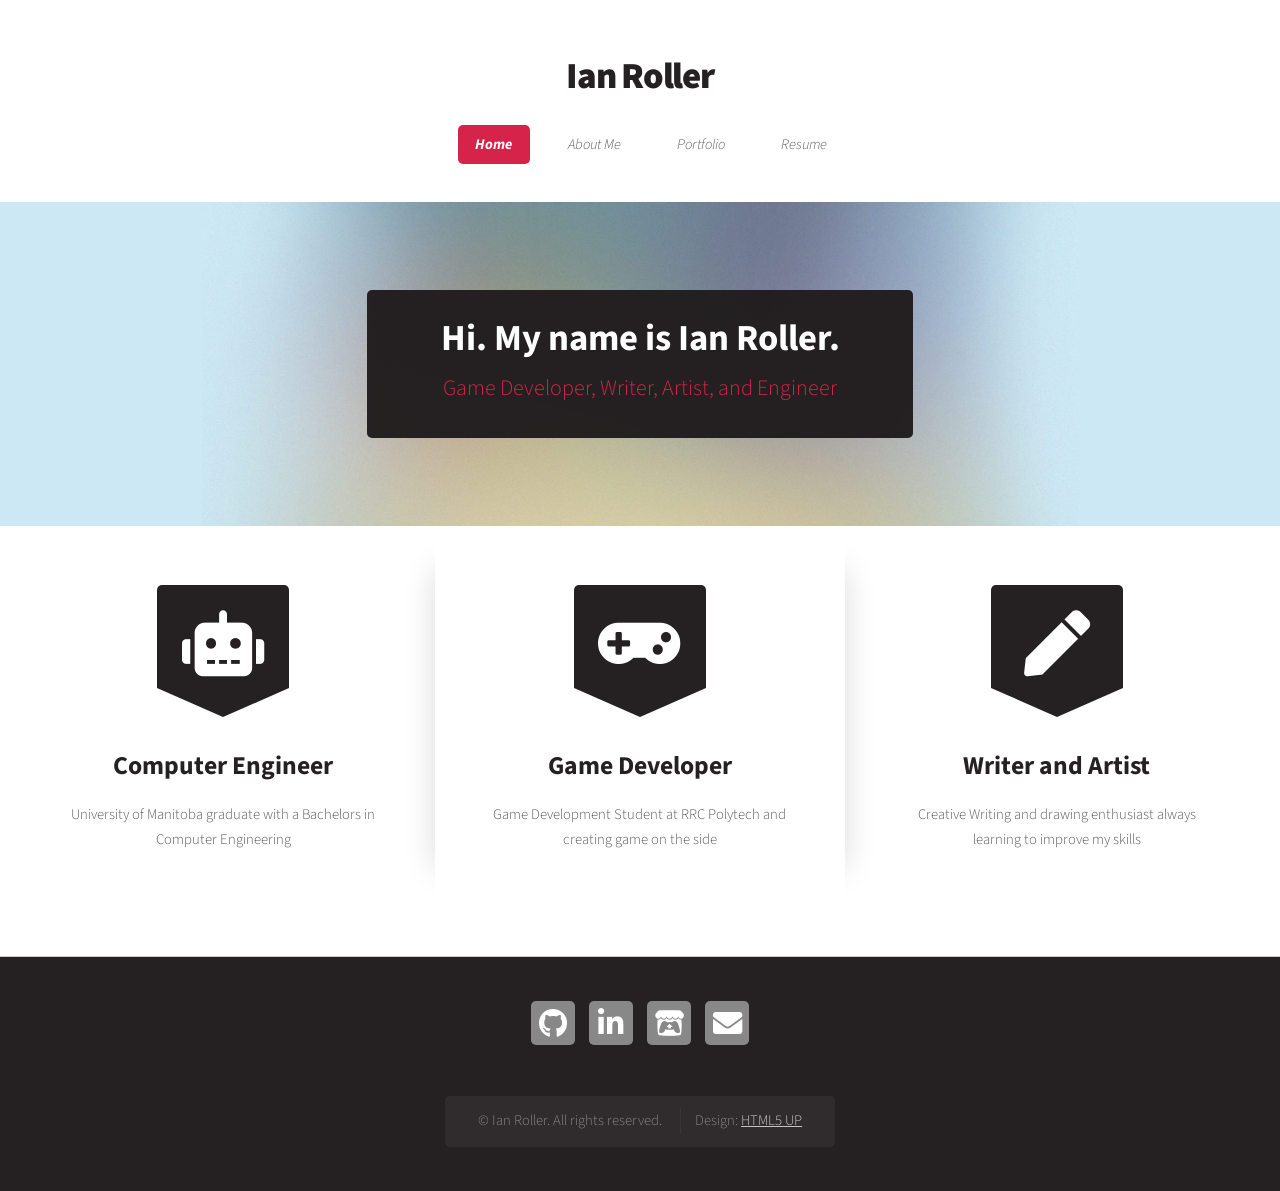
==== commit 6481ab85: "[UPDATE] Footer Updated" ====
--- a/index.html
+++ b/index.html
@@ -87,13 +87,53 @@
         <div class="container">
           <div class="row">
             <div class="col-12">
-              <!-- Copyright -->
-              <div id="copyright">
-                <ul class="links">
-                  <li>&copy; Untitled. All rights reserved.</li>
-                  <li>Design: <a href="http://html5up.net">HTML5 UP</a></li>
+              <section style="text-align: center">
+                <ul class="social custom-social">
+                  <li>
+                    <a
+                      class="icon brands fa-github"
+                      href="https://github.com/ianroller4"
+                    >
+                      <span class="label">GitHub</span>
+                    </a>
+                  </li>
+
+                  <li>
+                    <a
+                      class="icon brands fa-linkedin-in"
+                      href="https://www.linkedin.com/in/rolleri/"
+                    >
+                      <span class="label">LinkedIn</span>
+                    </a>
+                  </li>
+
+                  <li>
+                    <a
+                      class="icon brands fa-itch-io"
+                      href="https://iridium4.itch.io/"
+                    >
+                      <span class="label">Itch.io</span>
+                    </a>
+                  </li>
+
+                  <li>
+                    <a
+                      class="icon solid fa-envelope"
+                      href="mailto:ianroller4@gmail.com"
+                    >
+                      <span class="label">Email</span>
+                    </a>
+                  </li>
                 </ul>
-              </div>
+
+                <!-- Copyright -->
+                <div id="copyright">
+                  <ul class="links">
+                    <li>&copy; Ian Roller. All rights reserved.</li>
+                    <li>Design: <a href="http://html5up.net">HTML5 UP</a></li>
+                  </ul>
+                </div>
+              </section>
             </div>
           </div>
         </div>
--- a/assets/css/main.css
+++ b/assets/css/main.css
@@ -261,6 +261,9 @@
 h5 {
   font-size: 0.9em;
 }
+h6 {
+  font-size: 0.85em;
+}
 
 a {
   color: #d52349;
@@ -3044,4 +3047,38 @@
   #footer {
     padding: 40px 0 20px 0;
   }
-}
+
+  .system-divider {
+    margin: 0em;
+    border: none;
+    border-top: 1px solid #ddd;
+    width: 100%;
+  }
+  .system-summary {
+    font-size: 0.95em;
+    font-style: italic;
+    color: #555;
+    margin-bottom: 1em;
+  }
+
+  .custom-social {
+    display: flex;
+    justify-content: center;
+    align-items: center;
+    gap: 1.5em;
+    margin-bottom: 1.5em;
+    padding-left: 0;
+  }
+
+  .custom-social li {
+    list-style: none;
+  }
+
+  .custom-social a {
+    font-size: 1.5em;
+  }
+
+  #footer {
+    margin-top: 2em;
+  }
+}
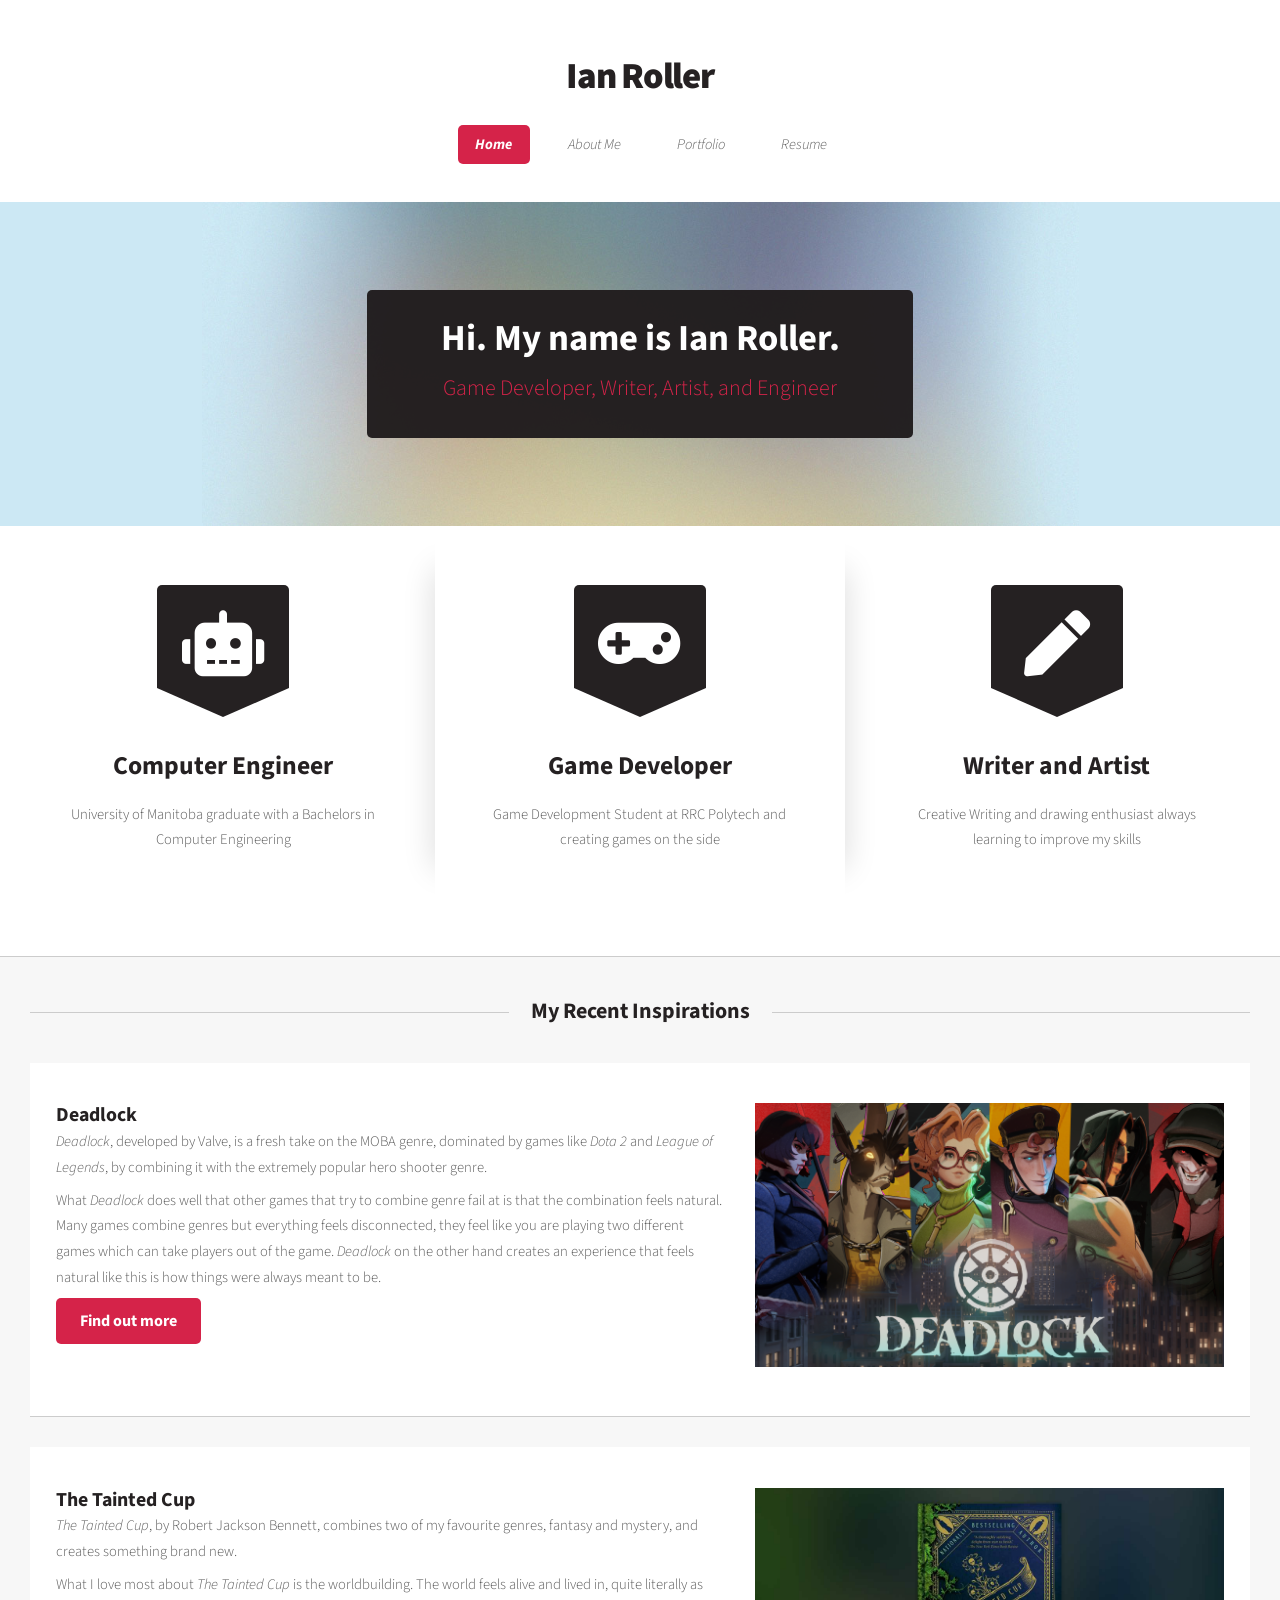
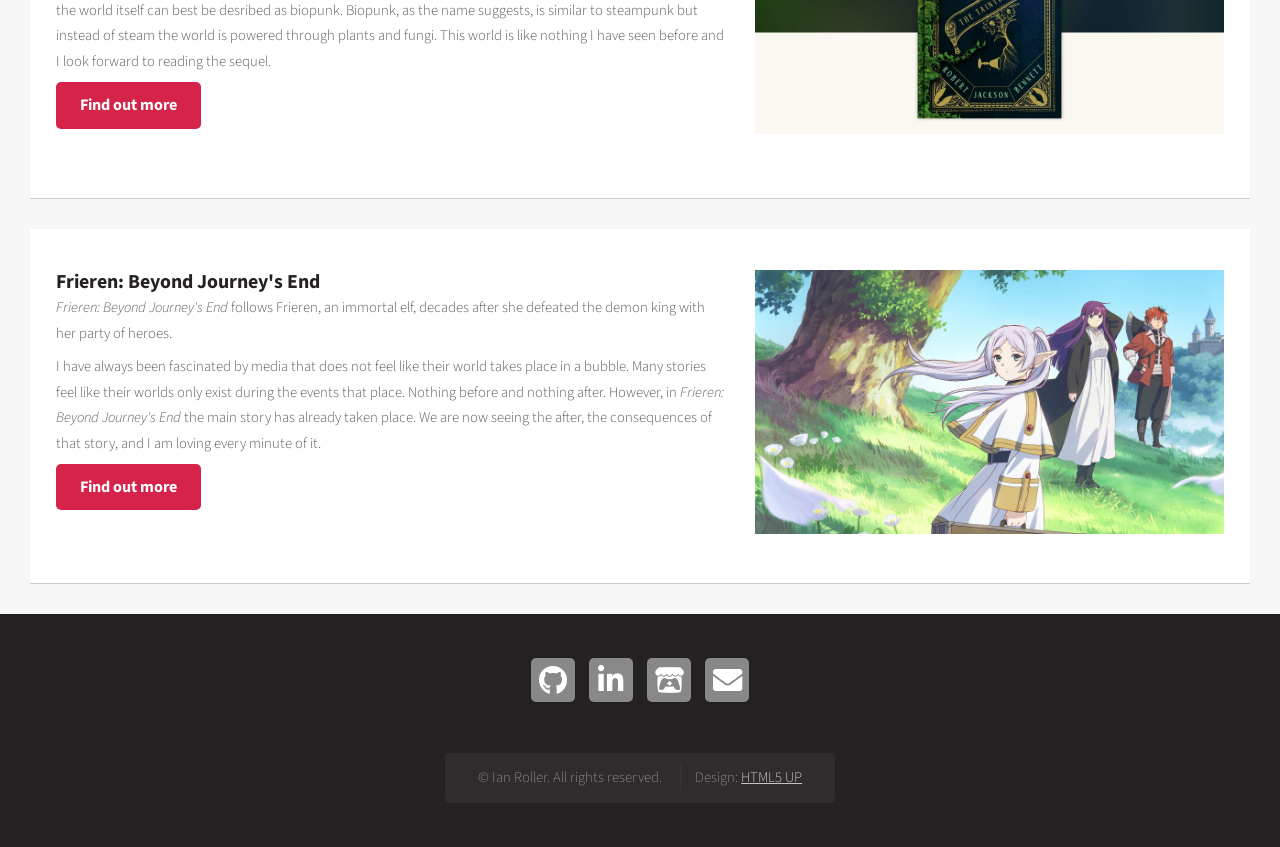
==== commit 669c2823: "[UPDATE] Edits" ====
--- a/index.html
+++ b/index.html
@@ -61,7 +61,7 @@
                   <h2>Game Developer</h2>
                 </header>
                 <p>
-                  Game Development Student at RRC Polytech and creating game on
+                  Game Development Student at RRC Polytech and creating games on
                   the side
                 </p>
               </section>
@@ -80,6 +80,156 @@
             </div>
           </div>
         </section>
+      </section>
+      <!-- Main -->
+      <section id="main">
+        <div class="container">
+          <div class="row">
+            <div class="col-12">
+              <!-- Portfolio -->
+              <section>
+                <header class="major">
+                  <h2>My Recent Inspirations</h2>
+                </header>
+                <div class="row">
+                  <div class="col-12">
+                    <section class="box">
+                      <div class="row">
+                        <!-- LEFT: TEXT -->
+                        <div class="col-7 col-12-small">
+                          <h3>Deadlock</h3>
+                          <p style="margin-bottom: 0.5em">
+                            <i>Deadlock</i>, developed by Valve, is a fresh take
+                            on the MOBA genre, dominated by games like
+                            <i>Dota 2</i> and <i>League of Legends</i>, by
+                            combining it with the extremely popular hero shooter
+                            genre.
+                          </p>
+                          <p style="margin-bottom: 0.5em">
+                            What <i>Deadlock</i> does well that other games that
+                            try to combine genre fail at is that the combination
+                            feels natural. Many games combine genres but
+                            everything feels disconnected, they feel like you
+                            are playing two different games which can take
+                            players out of the game. <i>Deadlock</i> on the
+                            other hand creates an experience that feels natural
+                            like this is how things were always meant to be.
+                          </p>
+
+                          <ul class="actions">
+                            <li>
+                              <a
+                                href="https://www.playdeadlock.com/oldgods"
+                                class="button"
+                                >Find out more</a
+                              >
+                            </li>
+                          </ul>
+                        </div>
+
+                        <!-- RIGHT: IMAGE -->
+                        <div class="col-5 col-12-small">
+                          <img
+                            src="images/deadlock.png"
+                            alt=""
+                            style="width: 100%; height: auto"
+                          />
+                        </div>
+                      </div>
+                    </section>
+                  </div>
+                  <div class="col-12">
+                    <section class="box">
+                      <div class="row">
+                        <!-- LEFT: TEXT -->
+                        <div class="col-7 col-12-small">
+                          <h3>The Tainted Cup</h3>
+                          <p style="margin-bottom: 0.5em">
+                            <i>The Tainted Cup</i>, by Robert Jackson Bennett,
+                            combines two of my favourite genres, fantasy and
+                            mystery, and creates something brand new.
+                          </p>
+                          <p style="margin-bottom: 0.5em">
+                            What I love most about <i>The Tainted Cup</i> is the
+                            worldbuilding. The world feels alive and lived in,
+                            quite literally as the world itself can best be
+                            desribed as biopunk. Biopunk, as the name suggests,
+                            is similar to steampunk but instead of steam the
+                            world is powered through plants and fungi. This
+                            world is like nothing I have seen before and I look
+                            forward to reading the sequel.
+                          </p>
+
+                          <ul class="actions">
+                            <li>
+                              <a
+                                href="https://www.goodreads.com/en/book/show/150247395-the-tainted-cup"
+                                class="button"
+                                >Find out more</a
+                              >
+                            </li>
+                          </ul>
+                        </div>
+
+                        <!-- RIGHT: IMAGE -->
+                        <div class="col-5 col-12-small">
+                          <img
+                            src="images/taintedCup.jpg"
+                            alt=""
+                            style="width: 100%; height: auto"
+                          />
+                        </div>
+                      </div>
+                    </section>
+                  </div>
+                  <div class="col-12">
+                    <section class="box">
+                      <div class="row">
+                        <!-- LEFT: TEXT -->
+                        <div class="col-7 col-12-small">
+                          <h3>Frieren: Beyond Journey's End</h3>
+                          <p style="margin-bottom: 0.5em">
+                            <i>Frieren: Beyond Journey's End</i> follows
+                            Frieren, an immortal elf, decades after she defeated
+                            the demon king with her party of heroes.
+                          </p>
+                          <p style="margin-bottom: 0.5em">
+                            I have always been fascinated by media that does not
+                            feel like their world takes place in a bubble. Many
+                            stories feel like their worlds only exist during the
+                            events that place. Nothing before and nothing after.
+                            However, in <i>Frieren: Beyond Journey's End</i> the
+                            main story has already taken place. We are now
+                            seeing the after, the consequences of that story,
+                            and I am loving every minute of it.
+                          </p>
+                          <ul class="actions">
+                            <li>
+                              <a
+                                href="https://www.crunchyroll.com/series/GG5H5XQX4/frieren-beyond-journeys-end?srsltid=AfmBOor3v3MClMS-6A2EC-czCjEKTZfzkcpbKlE1ySiUellknMqLfKz0"
+                                class="button"
+                                >Find out more</a
+                              >
+                            </li>
+                          </ul>
+                        </div>
+
+                        <!-- RIGHT: IMAGE -->
+                        <div class="col-5 col-12-small">
+                          <img
+                            src="images/frieren.jpg"
+                            alt=""
+                            style="width: 100%; height: auto"
+                          />
+                        </div>
+                      </div>
+                    </section>
+                  </div>
+                </div>
+              </section>
+            </div>
+          </div>
+        </div>
       </section>
 
       <!-- Footer -->
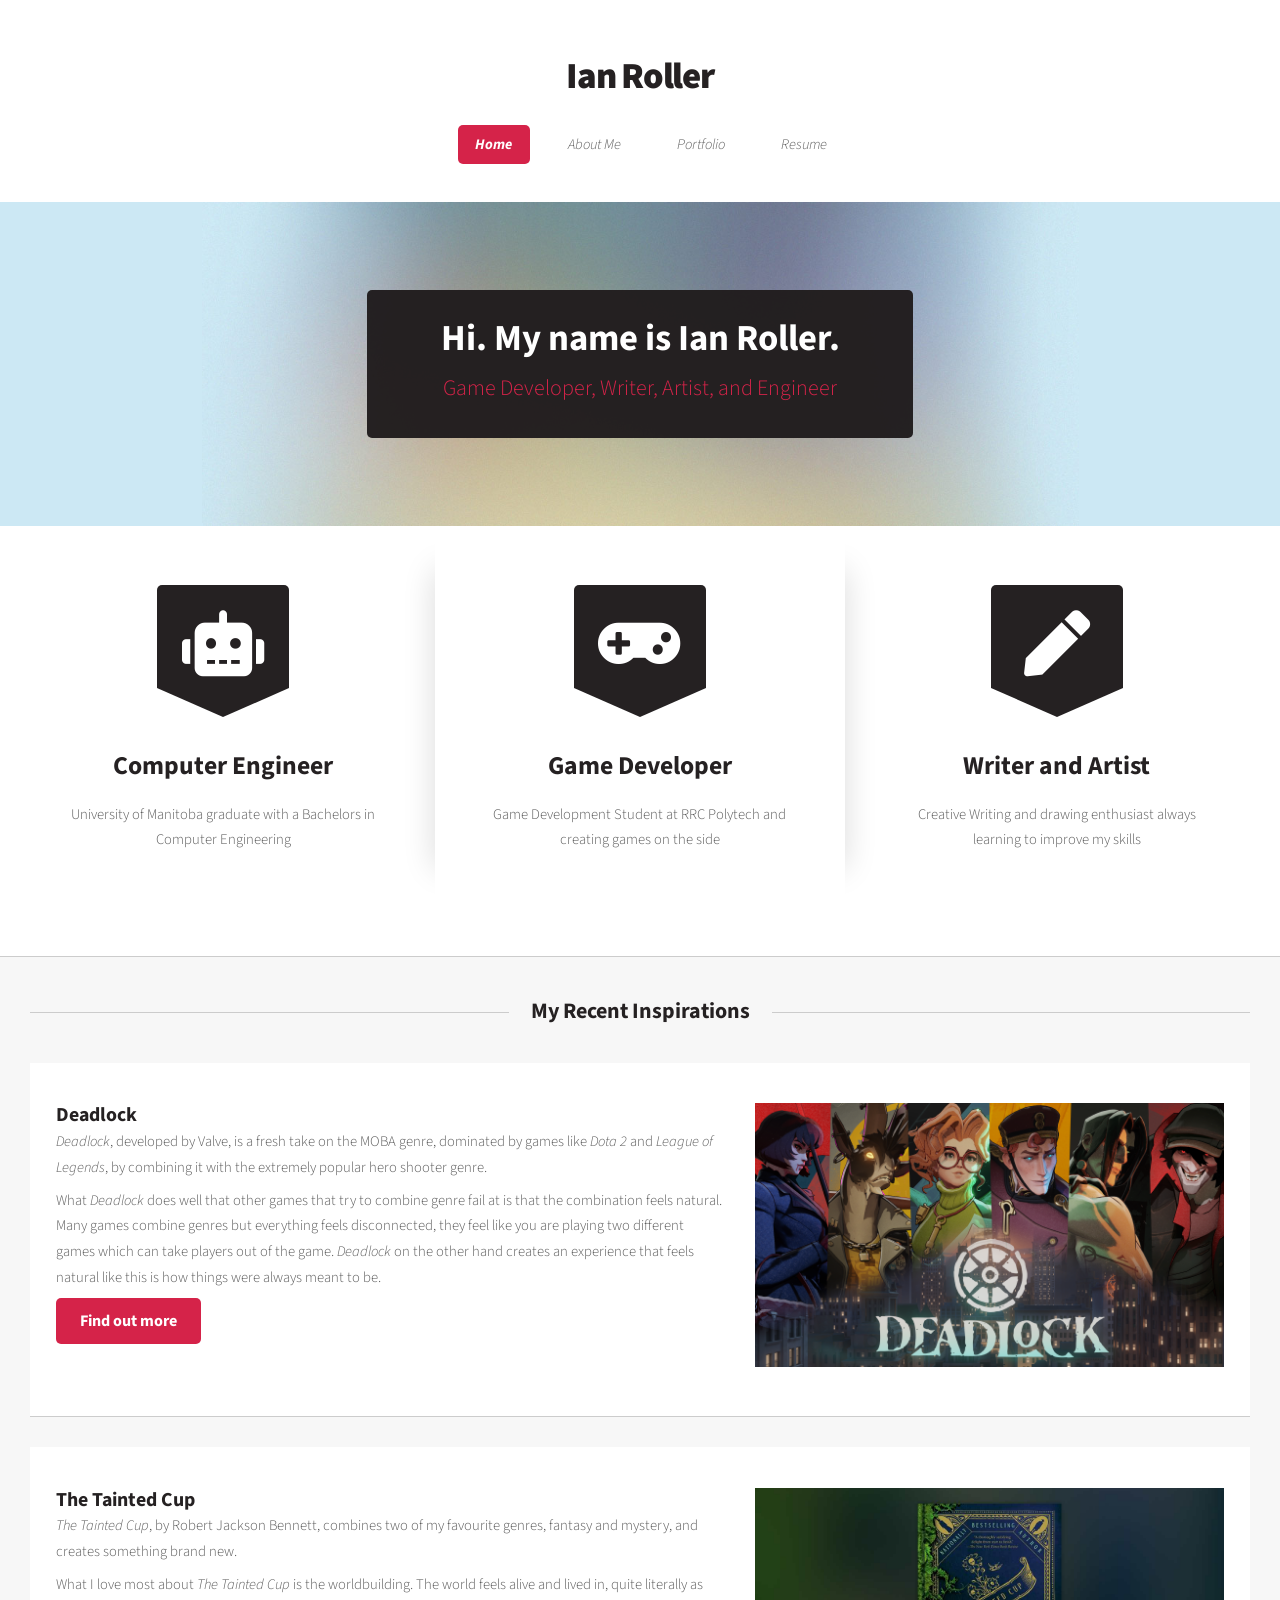
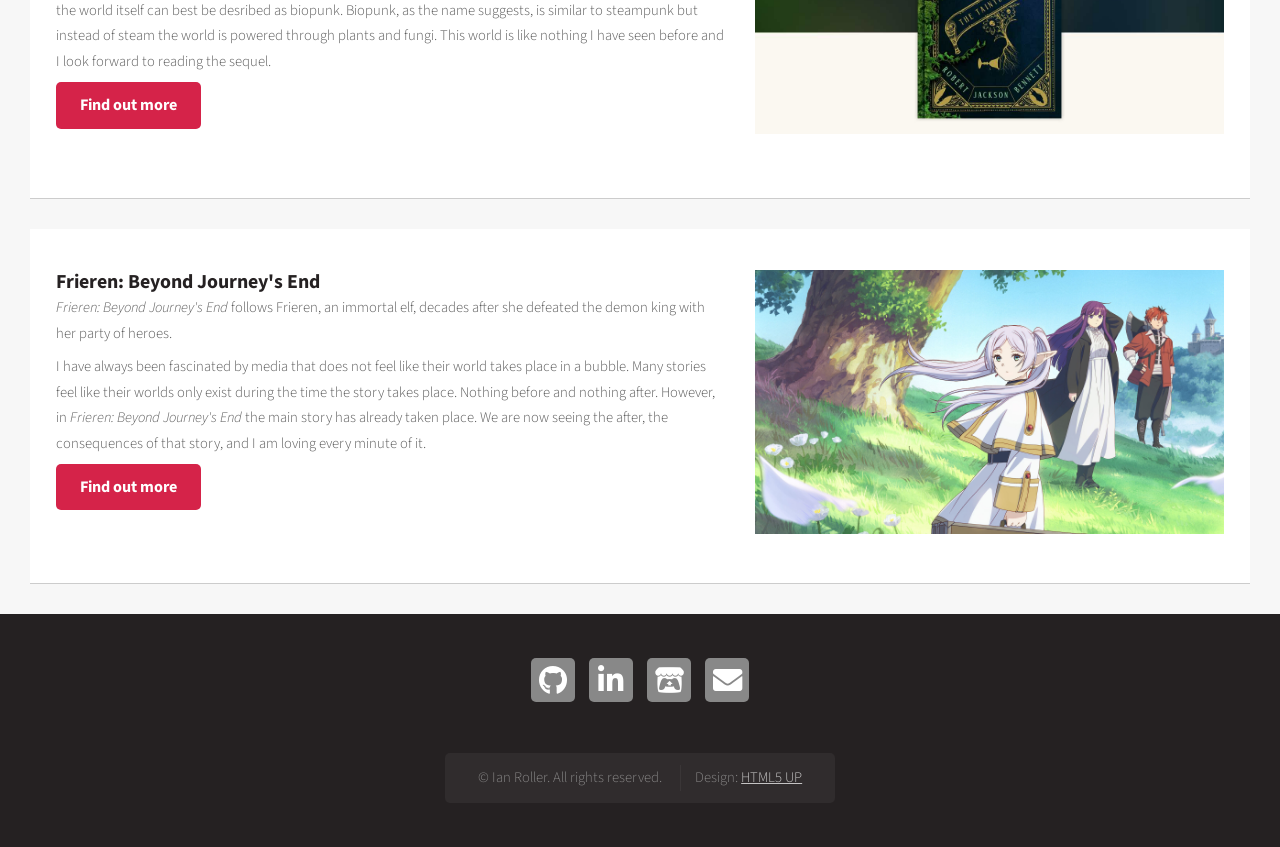
==== commit df6bac34: "[UPDATE] Edits 2" ====
--- a/index.html
+++ b/index.html
@@ -121,6 +121,7 @@
                               <a
                                 href="https://www.playdeadlock.com/oldgods"
                                 class="button"
+                                target="_blank"
                                 >Find out more</a
                               >
                             </li>
@@ -165,6 +166,7 @@
                               <a
                                 href="https://www.goodreads.com/en/book/show/150247395-the-tainted-cup"
                                 class="button"
+                                target="_blank"
                                 >Find out more</a
                               >
                             </li>
@@ -197,17 +199,19 @@
                             I have always been fascinated by media that does not
                             feel like their world takes place in a bubble. Many
                             stories feel like their worlds only exist during the
-                            events that place. Nothing before and nothing after.
-                            However, in <i>Frieren: Beyond Journey's End</i> the
-                            main story has already taken place. We are now
-                            seeing the after, the consequences of that story,
-                            and I am loving every minute of it.
+                            time the story takes place. Nothing before and
+                            nothing after. However, in
+                            <i>Frieren: Beyond Journey's End</i> the main story
+                            has already taken place. We are now seeing the
+                            after, the consequences of that story, and I am
+                            loving every minute of it.
                           </p>
                           <ul class="actions">
                             <li>
                               <a
                                 href="https://www.crunchyroll.com/series/GG5H5XQX4/frieren-beyond-journeys-end?srsltid=AfmBOor3v3MClMS-6A2EC-czCjEKTZfzkcpbKlE1ySiUellknMqLfKz0"
                                 class="button"
+                                target="_blank"
                                 >Find out more</a
                               >
                             </li>
@@ -243,6 +247,7 @@
                     <a
                       class="icon brands fa-github"
                       href="https://github.com/ianroller4"
+                      target="_blank"
                     >
                       <span class="label">GitHub</span>
                     </a>
@@ -252,6 +257,7 @@
                     <a
                       class="icon brands fa-linkedin-in"
                       href="https://www.linkedin.com/in/rolleri/"
+                      target="_blank"
                     >
                       <span class="label">LinkedIn</span>
                     </a>
@@ -261,6 +267,7 @@
                     <a
                       class="icon brands fa-itch-io"
                       href="https://iridium4.itch.io/"
+                      target="_blank"
                     >
                       <span class="label">Itch.io</span>
                     </a>
@@ -270,6 +277,7 @@
                     <a
                       class="icon solid fa-envelope"
                       href="mailto:ianroller4@gmail.com"
+                      target="_blank"
                     >
                       <span class="label">Email</span>
                     </a>
